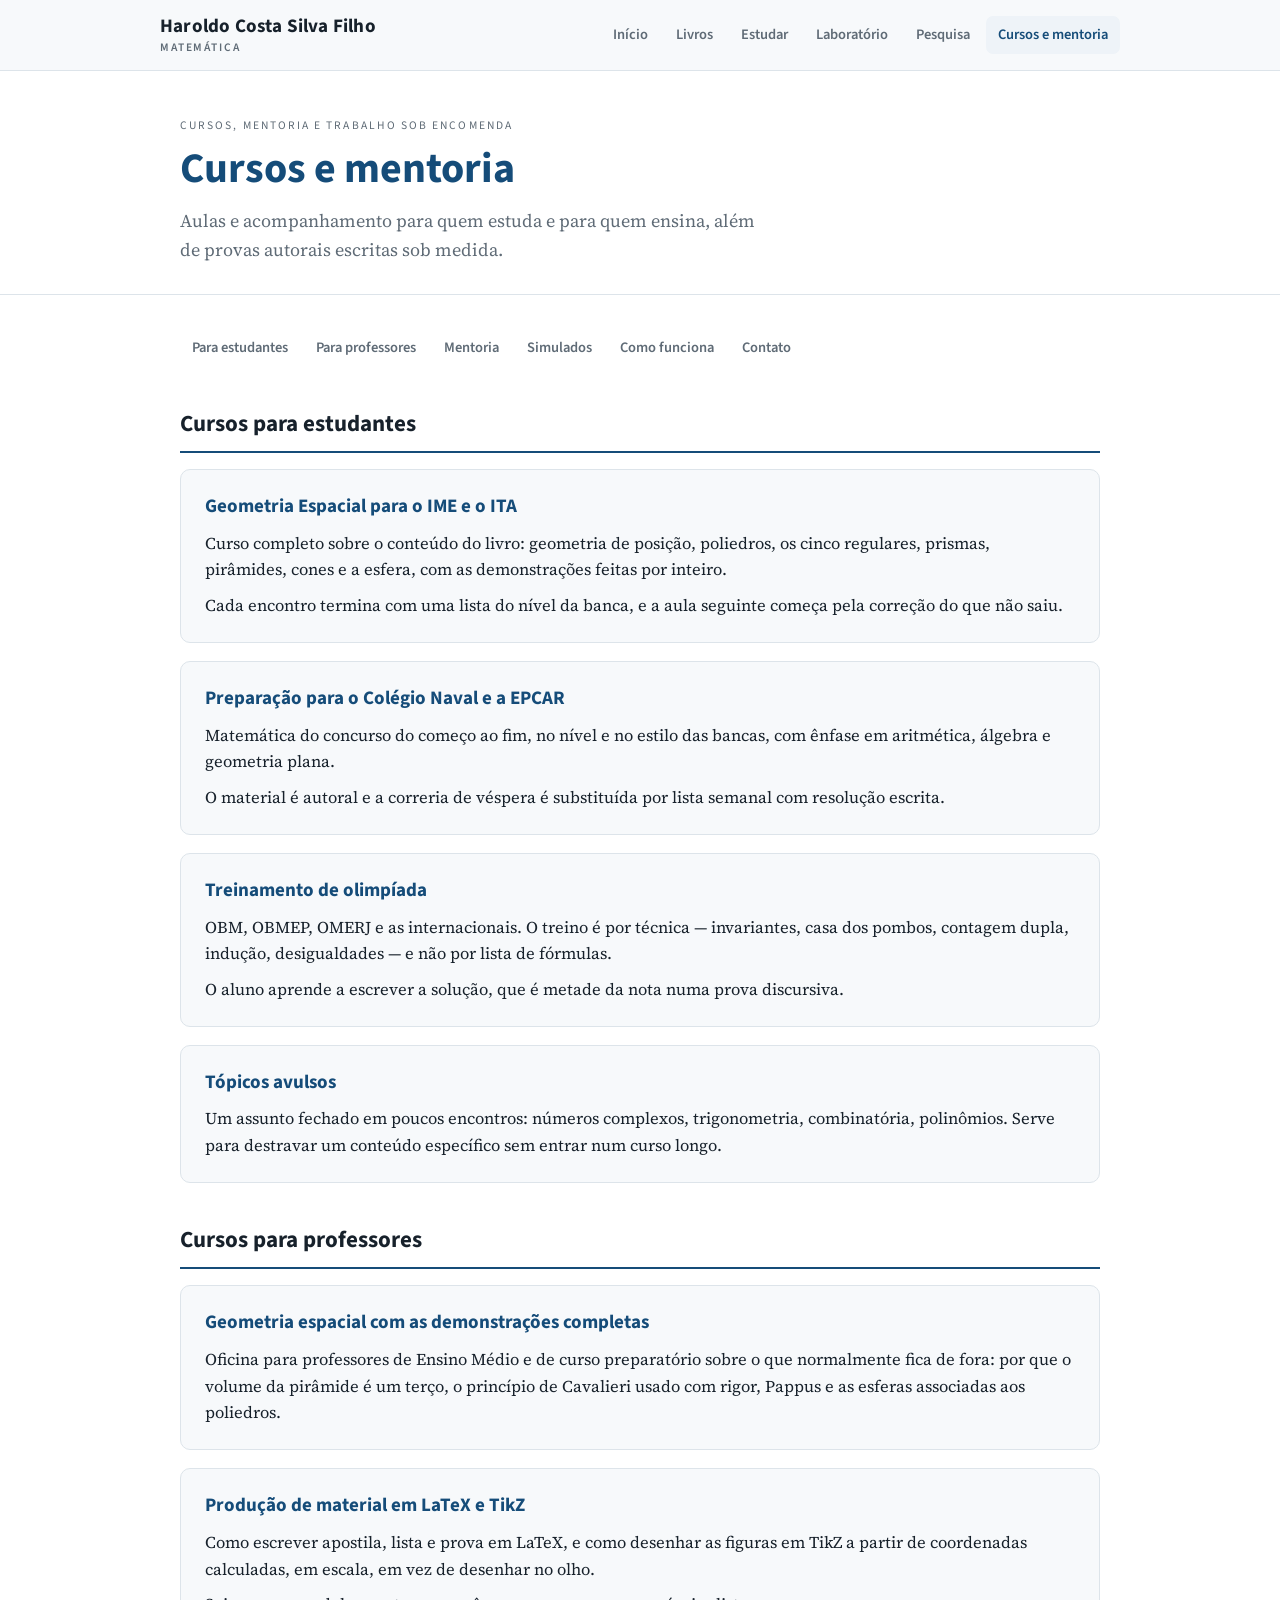
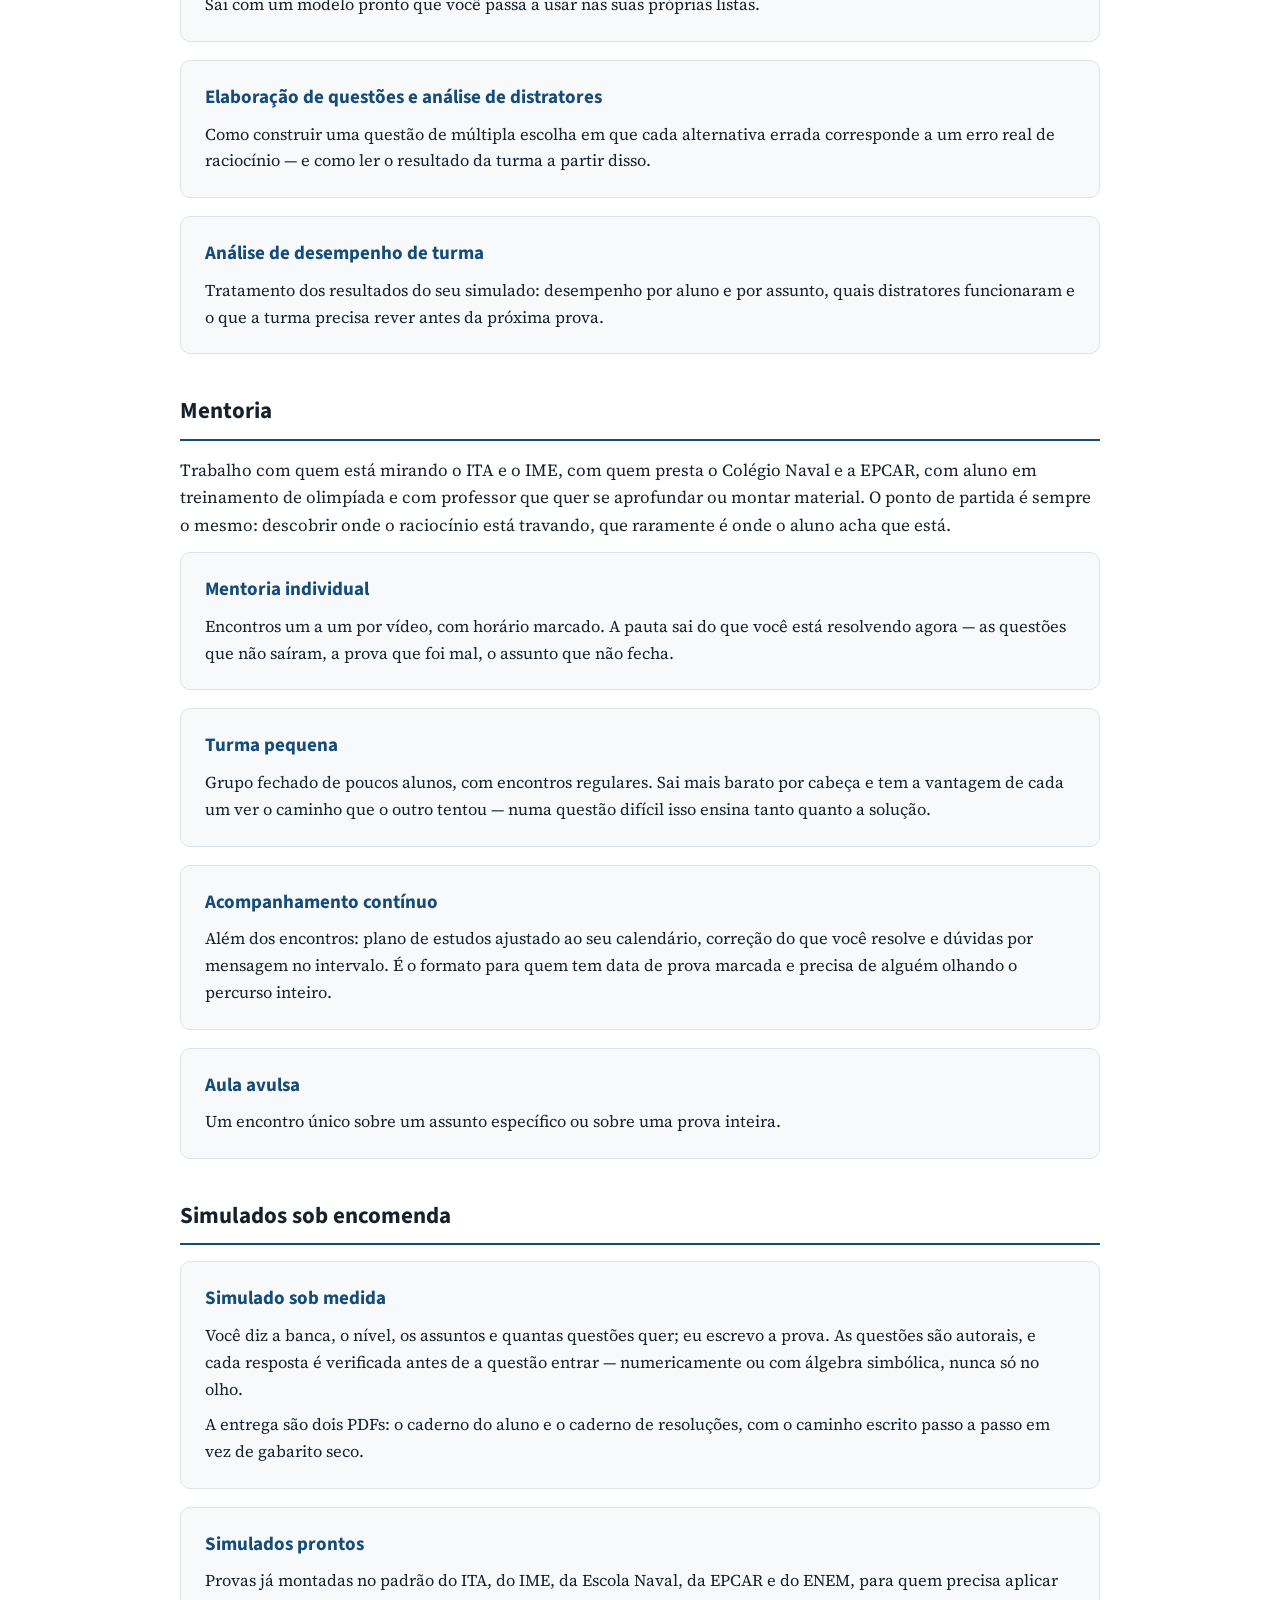
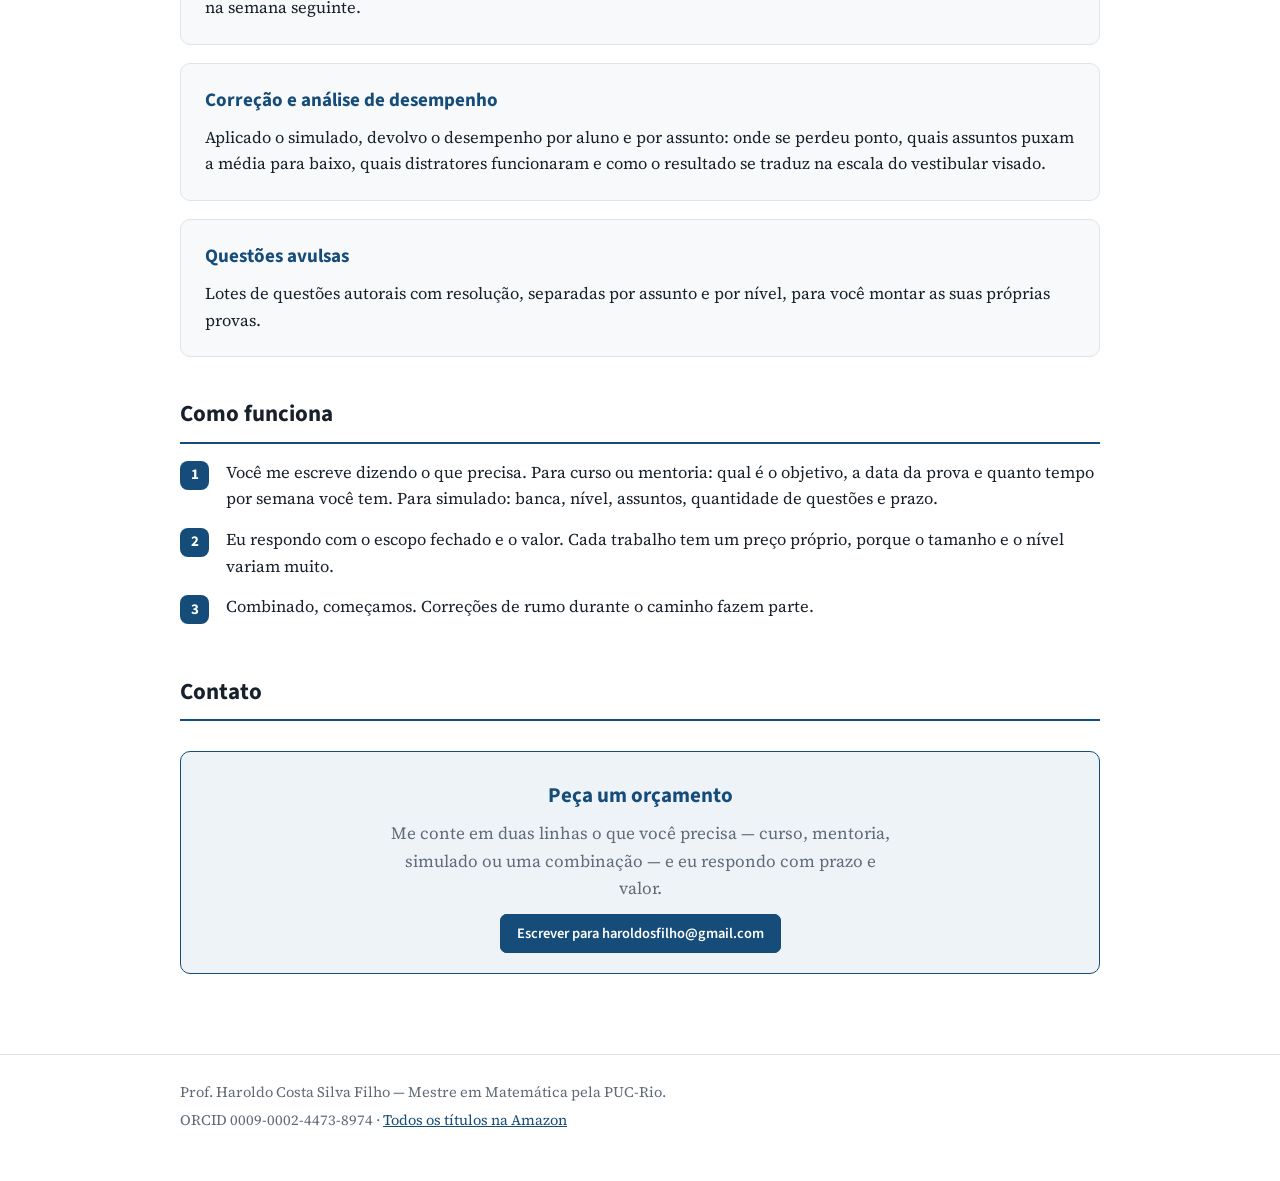
==== cursos.html @ 1f48f335 "Add files via upload" ====
<!DOCTYPE html>
<html lang="pt-BR">
<head>
<meta charset="utf-8">
<meta name="viewport" content="width=device-width, initial-scale=1">
<title>Cursos e mentoria — Prof. Haroldo Costa Silva Filho</title>
<meta name="description" content="Cursos de matemática para estudantes e para professores, mentoria individual e simulados autorais sob encomenda.">
<link rel="preconnect" href="https://fonts.googleapis.com">
<link rel="preconnect" href="https://fonts.gstatic.com" crossorigin>
<link href="https://fonts.googleapis.com/css2?family=Source+Sans+3:wght@400;600;700&family=Source+Serif+4:opsz,wght@8..60,400;8..60,600&display=swap" rel="stylesheet">
<link rel="stylesheet" href="assets/estilo.css">
</head>
<body>
<header class="top"><div class="wrap bar">
  <a class="nome" href="index.html">Haroldo Costa Silva Filho<span>Matemática</span></a>
  <nav>
    <a href="index.html">Início</a>
    <a href="livros.html">Livros</a>
    <a href="estudar.html">Estudar</a>
    <a href="laboratorio.html">Laboratório</a>
    <a href="pesquisa.html">Pesquisa</a>
    <a href="cursos.html" aria-current="page">Cursos e mentoria</a>
  </nav>
</div></header>
<div class="hero"><div class="wrap">
  <p class="eyebrow">Cursos, mentoria e trabalho sob encomenda</p>
  <h1>Cursos e mentoria</h1>
  <p class="lead">Aulas e acompanhamento para quem estuda e para quem ensina, além de provas autorais escritas sob medida.</p>
</div></div>
<main><div class="wrap">
<nav class="subnav"><a href="#estudantes">Para estudantes</a><a href="#professores">Para professores</a><a href="#mentoria">Mentoria</a><a href="#simulados">Simulados</a><a href="#como">Como funciona</a><a href="#contato">Contato</a></nav><h2 class="sec" id="estudantes">Cursos para estudantes</h2>
<div class="servico"><h3>Geometria Espacial para o IME e o ITA</h3><p>Curso completo sobre o conteúdo do livro: geometria de posição, poliedros, os cinco regulares, prismas, pirâmides, cones e a esfera, com as demonstrações feitas por inteiro.</p><p>Cada encontro termina com uma lista do nível da banca, e a aula seguinte começa pela correção do que não saiu.</p></div>
<div class="servico"><h3>Preparação para o Colégio Naval e a EPCAR</h3><p>Matemática do concurso do começo ao fim, no nível e no estilo das bancas, com ênfase em aritmética, álgebra e geometria plana.</p><p>O material é autoral e a correria de véspera é substituída por lista semanal com resolução escrita.</p></div>
<div class="servico"><h3>Treinamento de olimpíada</h3><p>OBM, OBMEP, OMERJ e as internacionais. O treino é por técnica — invariantes, casa dos pombos, contagem dupla, indução, desigualdades — e não por lista de fórmulas.</p><p>O aluno aprende a escrever a solução, que é metade da nota numa prova discursiva.</p></div>
<div class="servico"><h3>Tópicos avulsos</h3><p>Um assunto fechado em poucos encontros: números complexos, trigonometria, combinatória, polinômios. Serve para destravar um conteúdo específico sem entrar num curso longo.</p></div>
<h2 class="sec" id="professores">Cursos para professores</h2>
<div class="servico"><h3>Geometria espacial com as demonstrações completas</h3><p>Oficina para professores de Ensino Médio e de curso preparatório sobre o que normalmente fica de fora: por que o volume da pirâmide é um terço, o princípio de Cavalieri usado com rigor, Pappus e as esferas associadas aos poliedros.</p></div>
<div class="servico"><h3>Produção de material em LaTeX e TikZ</h3><p>Como escrever apostila, lista e prova em LaTeX, e como desenhar as figuras em TikZ a partir de coordenadas calculadas, em escala, em vez de desenhar no olho.</p><p>Sai com um modelo pronto que você passa a usar nas suas próprias listas.</p></div>
<div class="servico"><h3>Elaboração de questões e análise de distratores</h3><p>Como construir uma questão de múltipla escolha em que cada alternativa errada corresponde a um erro real de raciocínio — e como ler o resultado da turma a partir disso.</p></div>
<div class="servico"><h3>Análise de desempenho de turma</h3><p>Tratamento dos resultados do seu simulado: desempenho por aluno e por assunto, quais distratores funcionaram e o que a turma precisa rever antes da próxima prova.</p></div>
<h2 class="sec" id="mentoria">Mentoria</h2>
<p>Trabalho com quem está mirando o ITA e o IME, com quem presta o Colégio Naval e a EPCAR, com aluno em treinamento de olimpíada e com professor que quer se aprofundar ou montar material. O ponto de partida é sempre o mesmo: descobrir onde o raciocínio está travando, que raramente é onde o aluno acha que está.</p>
<div class="servico"><h3>Mentoria individual</h3><p>Encontros um a um por vídeo, com horário marcado. A pauta sai do que você está resolvendo agora — as questões que não saíram, a prova que foi mal, o assunto que não fecha.</p></div>
<div class="servico"><h3>Turma pequena</h3><p>Grupo fechado de poucos alunos, com encontros regulares. Sai mais barato por cabeça e tem a vantagem de cada um ver o caminho que o outro tentou — numa questão difícil isso ensina tanto quanto a solução.</p></div>
<div class="servico"><h3>Acompanhamento contínuo</h3><p>Além dos encontros: plano de estudos ajustado ao seu calendário, correção do que você resolve e dúvidas por mensagem no intervalo. É o formato para quem tem data de prova marcada e precisa de alguém olhando o percurso inteiro.</p></div>
<div class="servico"><h3>Aula avulsa</h3><p>Um encontro único sobre um assunto específico ou sobre uma prova inteira.</p></div>
<h2 class="sec" id="simulados">Simulados sob encomenda</h2>
<div class="servico"><h3>Simulado sob medida</h3><p>Você diz a banca, o nível, os assuntos e quantas questões quer; eu escrevo a prova. As questões são autorais, e cada resposta é verificada antes de a questão entrar — numericamente ou com álgebra simbólica, nunca só no olho.</p><p>A entrega são dois PDFs: o caderno do aluno e o caderno de resoluções, com o caminho escrito passo a passo em vez de gabarito seco.</p></div>
<div class="servico"><h3>Simulados prontos</h3><p>Provas já montadas no padrão do ITA, do IME, da Escola Naval, da EPCAR e do ENEM, para quem precisa aplicar na semana seguinte.</p></div>
<div class="servico"><h3>Correção e análise de desempenho</h3><p>Aplicado o simulado, devolvo o desempenho por aluno e por assunto: onde se perdeu ponto, quais assuntos puxam a média para baixo, quais distratores funcionaram e como o resultado se traduz na escala do vestibular visado.</p></div>
<div class="servico"><h3>Questões avulsas</h3><p>Lotes de questões autorais com resolução, separadas por assunto e por nível, para você montar as suas próprias provas.</p></div>
<h2 class="sec" id="como">Como funciona</h2>
<ol class="passos">
    <li>Você me escreve dizendo o que precisa. Para curso ou mentoria: qual é o objetivo, a data da
    prova e quanto tempo por semana você tem. Para simulado: banca, nível, assuntos, quantidade de
    questões e prazo.</li>
    <li>Eu respondo com o escopo fechado e o valor. Cada trabalho tem um preço próprio, porque o
    tamanho e o nível variam muito.</li>
    <li>Combinado, começamos. Correções de rumo durante o caminho fazem parte.</li>
  </ol>
<h2 class="sec" id="contato">Contato</h2>
<div class="chamada"><h3>Peça um orçamento</h3><p>Me conte em duas linhas o que você precisa — curso, mentoria, simulado ou uma combinação — e eu respondo com prazo e valor.</p><a class="btn cheio" href="mailto:haroldosfilho@gmail.com?subject=Or%C3%A7amento">Escrever para haroldosfilho@gmail.com</a></div>
</div></main><footer><div class="wrap">
<p>Prof. Haroldo Costa Silva Filho — Mestre em Matemática pela PUC-Rio.</p>
<p>ORCID 0009-0002-4473-8974 · <a href="https://www.amazon.com.br/stores/author/B0H99K15ZJ">Todos os títulos na Amazon</a></p>
</div></footer>
</body></html>
---- assets/estilo.css ----
:root{
  --bg:#ffffff; --sf:#f7f9fb; --tx:#17212b; --mu:#5f6b76; --ac:#154c79;
  --ac2:#4683b4; --ln:#dde4ea; --wash:#eef3f8;
  --ff-tit:"Source Sans 3",system-ui,-apple-system,sans-serif;
  --ff-tex:"Source Serif 4",Georgia,serif;
  color-scheme:light;
}
@media (prefers-color-scheme: dark){ :root:not([data-theme="light"]){
  --bg:#11161b; --sf:#171e25; --tx:#e6ecf2; --mu:#9bacba; --ac:#7fb3e0;
  --ac2:#7fb3e0; --ln:#2a343d; --wash:#16202a; color-scheme:dark;
}}
*{box-sizing:border-box}
html{scroll-behavior:smooth}
body{margin:0;background:var(--bg);color:var(--tx);font-family:var(--ff-tex);
  font-size:17px;line-height:1.62;-webkit-text-size-adjust:100%}
img{max-width:100%;display:block}
a{color:var(--ac)}
.wrap{max-width:960px;margin:0 auto;padding:0 20px}

/* topo */
header.top{border-bottom:1px solid var(--ln);background:var(--sf)}
.bar{display:flex;align-items:center;gap:18px;flex-wrap:wrap;padding:16px 0}
.nome{font-family:var(--ff-tit);font-weight:700;font-size:19px;letter-spacing:.01em;
  color:var(--tx);text-decoration:none;line-height:1.15}
.nome span{display:block;font-weight:600;font-size:11.5px;letter-spacing:.16em;
  text-transform:uppercase;color:var(--mu);margin-top:3px}
nav{margin-left:auto;display:flex;gap:4px;flex-wrap:wrap}
nav a{font-family:var(--ff-tit);font-size:14.5px;font-weight:600;text-decoration:none;
  color:var(--mu);padding:7px 12px;border-radius:7px}
nav a:hover{background:var(--wash);color:var(--ac)}
nav a[aria-current="page"]{color:var(--ac);background:var(--wash)}

/* cabecalho de pagina */
.hero{padding:46px 0 30px;border-bottom:1px solid var(--ln)}
h1{font-family:var(--ff-tit);font-weight:700;font-size:clamp(29px,6vw,42px);
  line-height:1.1;margin:0 0 14px;color:var(--ac);text-wrap:balance}
.lead{margin:0;font-size:18px;color:var(--mu);max-width:64ch}
.eyebrow{font-family:var(--ff-tit);font-size:11.5px;letter-spacing:.18em;
  text-transform:uppercase;color:var(--mu);margin:0 0 10px}
main{padding:34px 0 80px}
h2{font-family:var(--ff-tit);font-weight:700;font-size:23px;margin:0 0 4px;color:var(--tx)}
h2.sec{margin:38px 0 16px;padding-bottom:9px;border-bottom:2px solid var(--ac)}
h2.sec:first-child{margin-top:0}
p{margin:0 0 13px}

/* cartoes */
.cards{display:grid;gap:18px;grid-template-columns:repeat(auto-fit,minmax(200px,1fr))}
.card{border:1px solid var(--ln);border-radius:10px;background:var(--sf);padding:20px 22px}
.card h3{font-family:var(--ff-tit);font-size:18px;margin:0 0 6px}
.card h3 a{text-decoration:none}
.card p{margin:0;color:var(--mu);font-size:15.5px}

/* livros */
.livro{display:grid;grid-template-columns:168px 1fr;gap:26px;align-items:start;
  border:1px solid var(--ln);border-radius:10px;background:var(--sf);
  padding:22px 24px;margin:0 0 20px}
@media(max-width:620px){.livro{grid-template-columns:1fr;gap:18px}
  .capa,.capa-tip{max-width:200px}}
.capa{border:1px solid var(--ln);border-radius:4px;width:100%}
.capa-tip{border:1px solid var(--ln);border-radius:4px;aspect-ratio:1/1.414;
  background:var(--bg);display:flex;flex-direction:column;justify-content:center;
  padding:16px 14px;text-align:center;gap:7px}
.capa-tip b{font-family:var(--ff-tit);font-size:15px;line-height:1.22;color:var(--ac)}
.capa-tip i{font-style:normal;font-size:11.5px;color:var(--mu);line-height:1.3}
.livro h3{font-family:var(--ff-tit);font-weight:700;font-size:21px;margin:0 0 3px;line-height:1.2}
.livro .sub{font-family:var(--ff-tit);font-size:14.5px;color:var(--ac);margin:0 0 10px;font-weight:600}
.livro .desc{margin:0 0 12px;font-size:16.5px}
.ficha{display:flex;flex-wrap:wrap;gap:7px;margin:0 0 15px}
.ficha span{font-family:var(--ff-tit);font-size:12.5px;color:var(--mu);
  border:1px solid var(--ln);border-radius:999px;padding:3px 11px;background:var(--bg)}
.acoes{display:flex;flex-wrap:wrap;gap:9px}
.btn{font-family:var(--ff-tit);font-size:14.5px;font-weight:600;text-decoration:none;
  padding:8px 16px;border-radius:7px;border:1px solid var(--ac);color:var(--ac);background:var(--bg)}
.btn:hover{background:var(--wash)}
.btn.cheio{background:var(--ac);color:var(--bg);border-color:var(--ac)}
.btn.cheio:hover{opacity:.9}
.btn.leve{border-color:var(--ln);color:var(--mu)}
.btn.leve:hover{color:var(--ac);border-color:var(--ac)}

/* arquivos para baixar */
.itens{list-style:none;margin:0;padding:0}
.item{border:1px solid var(--ln);border-radius:10px;background:var(--sf);
  padding:17px 20px;margin:0 0 13px;display:flex;gap:18px;align-items:center;flex-wrap:wrap}
.item .txt{flex:1 1 300px;min-width:0}
.item h3{font-family:var(--ff-tit);font-size:17.5px;margin:0 0 3px}
.item p{margin:0;color:var(--mu);font-size:15px}
.item .meta{font-family:var(--ff-tit);font-size:12.5px;color:var(--mu);margin-top:5px}

.nota{border-left:3px solid var(--ac);background:var(--sf);padding:13px 17px;
  border-radius:0 8px 8px 0;color:var(--mu);font-size:15.5px;margin:22px 0}
.servico{border:1px solid var(--ln);border-radius:10px;background:var(--sf);
  padding:22px 24px;margin:0 0 18px}
.servico h3{font-family:var(--ff-tit);font-size:19px;margin:0 0 8px;color:var(--ac)}
.servico p{margin:0 0 9px;font-size:16.5px}
.servico p:last-child{margin-bottom:0}
.passos{counter-reset:p;list-style:none;margin:0;padding:0}
.passos li{counter-increment:p;position:relative;padding:0 0 14px 46px;font-size:16.5px}
.passos li::before{content:counter(p);position:absolute;left:0;top:1px;
  width:29px;height:29px;border-radius:8px;background:var(--ac);color:var(--bg);
  font-family:var(--ff-tit);font-weight:700;font-size:15px;
  display:grid;place-items:center}
.chamada{border:1px solid var(--ac);border-radius:10px;background:var(--wash);
  padding:26px 26px;margin:30px 0 0;text-align:center}
.chamada h3{font-family:var(--ff-tit);font-size:21px;margin:0 0 8px;color:var(--ac)}
.chamada p{margin:0 0 16px;color:var(--mu);max-width:56ch;margin-inline:auto}
.lab{border:1px solid var(--ln);border-radius:10px;background:var(--sf);
  padding:22px 24px;margin:0 0 22px}
.lab h3{font-family:var(--ff-tit);font-size:19px;margin:0 0 8px;color:var(--ac)}
.lab > p{margin:0 0 14px;font-size:16.5px}
.palco{background:var(--bg);border:1px solid var(--ln);border-radius:8px;padding:10px}
.palco canvas{display:block;width:100%}
.ctrl{display:flex;align-items:center;gap:16px;flex-wrap:wrap;margin-top:13px;
  font-family:var(--ff-tit);font-size:14px;color:var(--mu)}
.ctrl label{display:flex;align-items:center;gap:7px}
.ctrl input[type=range]{width:120px;accent-color:var(--ac)}
.ctrl input[type=checkbox]{accent-color:var(--ac)}
.ctrl .btn{padding:6px 14px}
.leitura{margin-left:auto;color:var(--tx);font-size:13.5px}
.mono{font-family:ui-monospace,"SF Mono",Menlo,monospace;font-variant-numeric:tabular-nums}
.ggb-alvo{min-height:60px}
footer{border-top:1px solid var(--ln);padding:26px 0 44px;color:var(--mu);font-size:14.5px}
footer p{margin:0 0 5px}
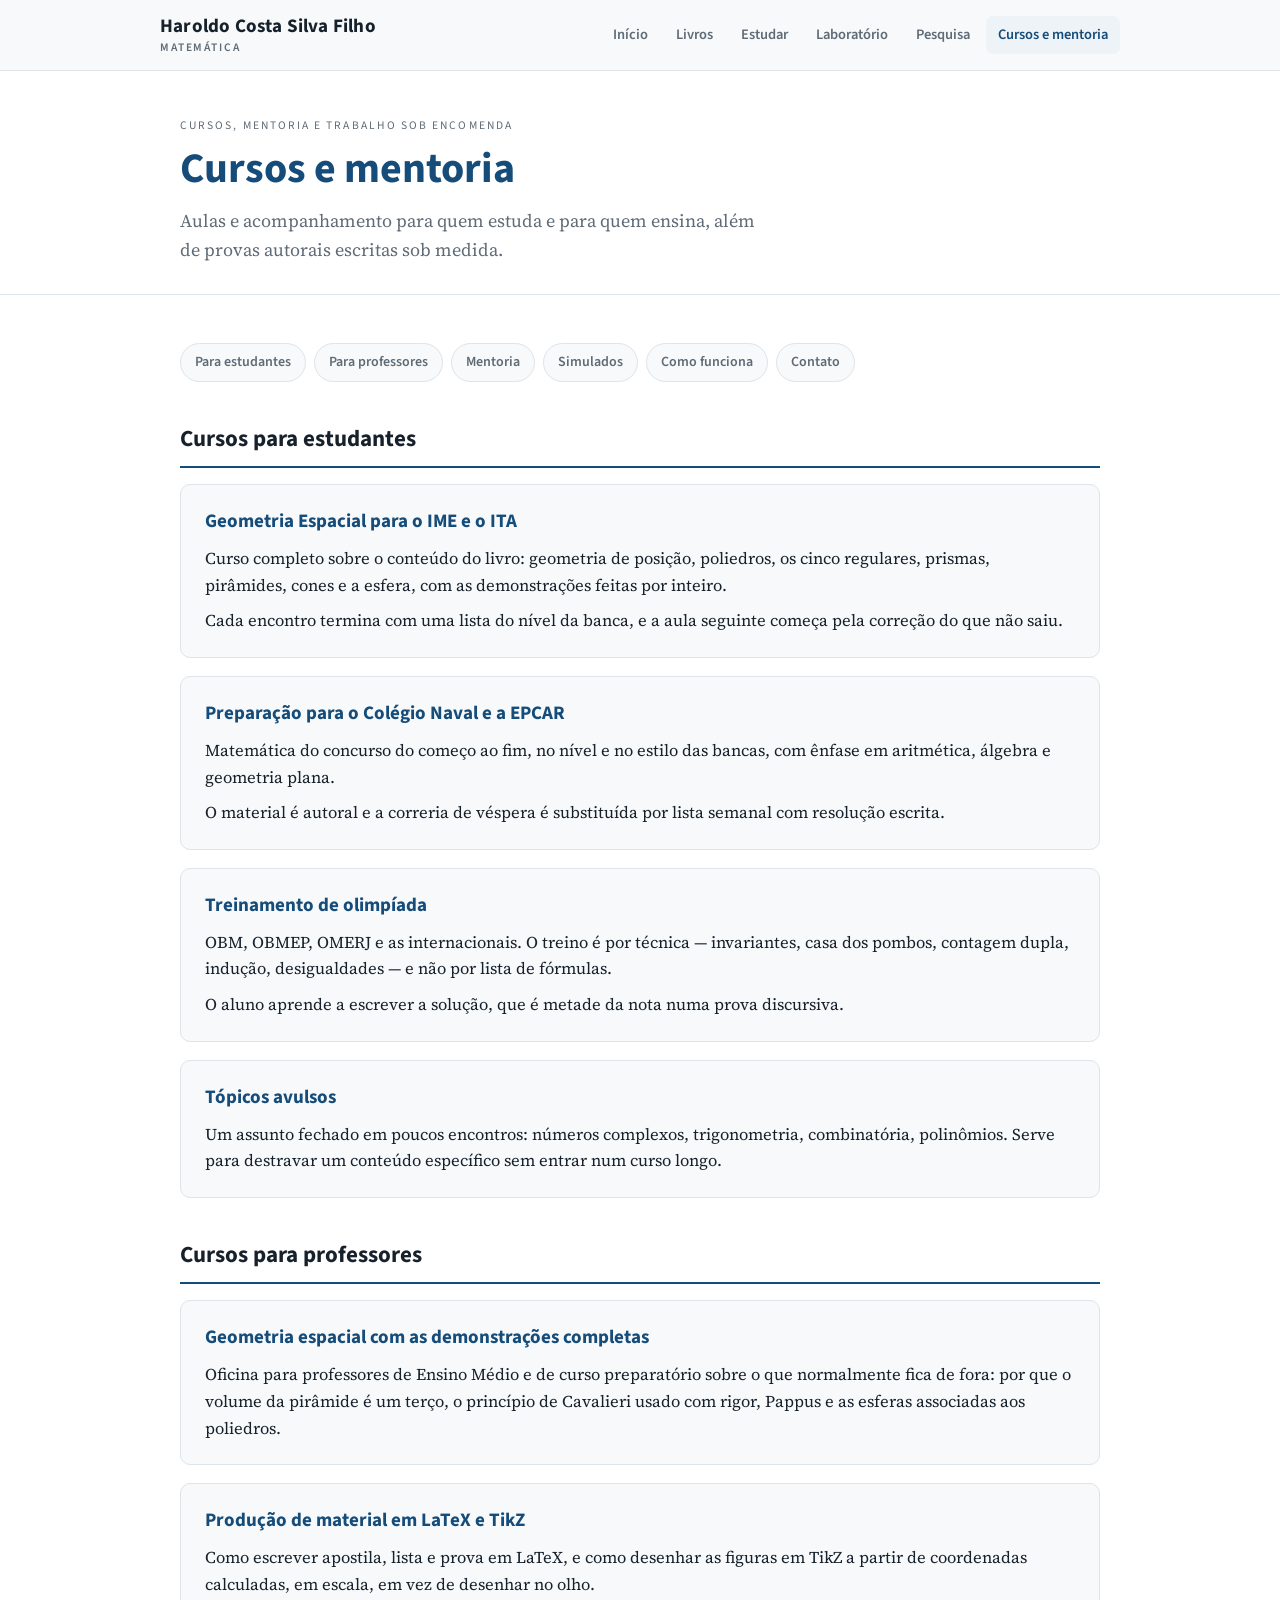
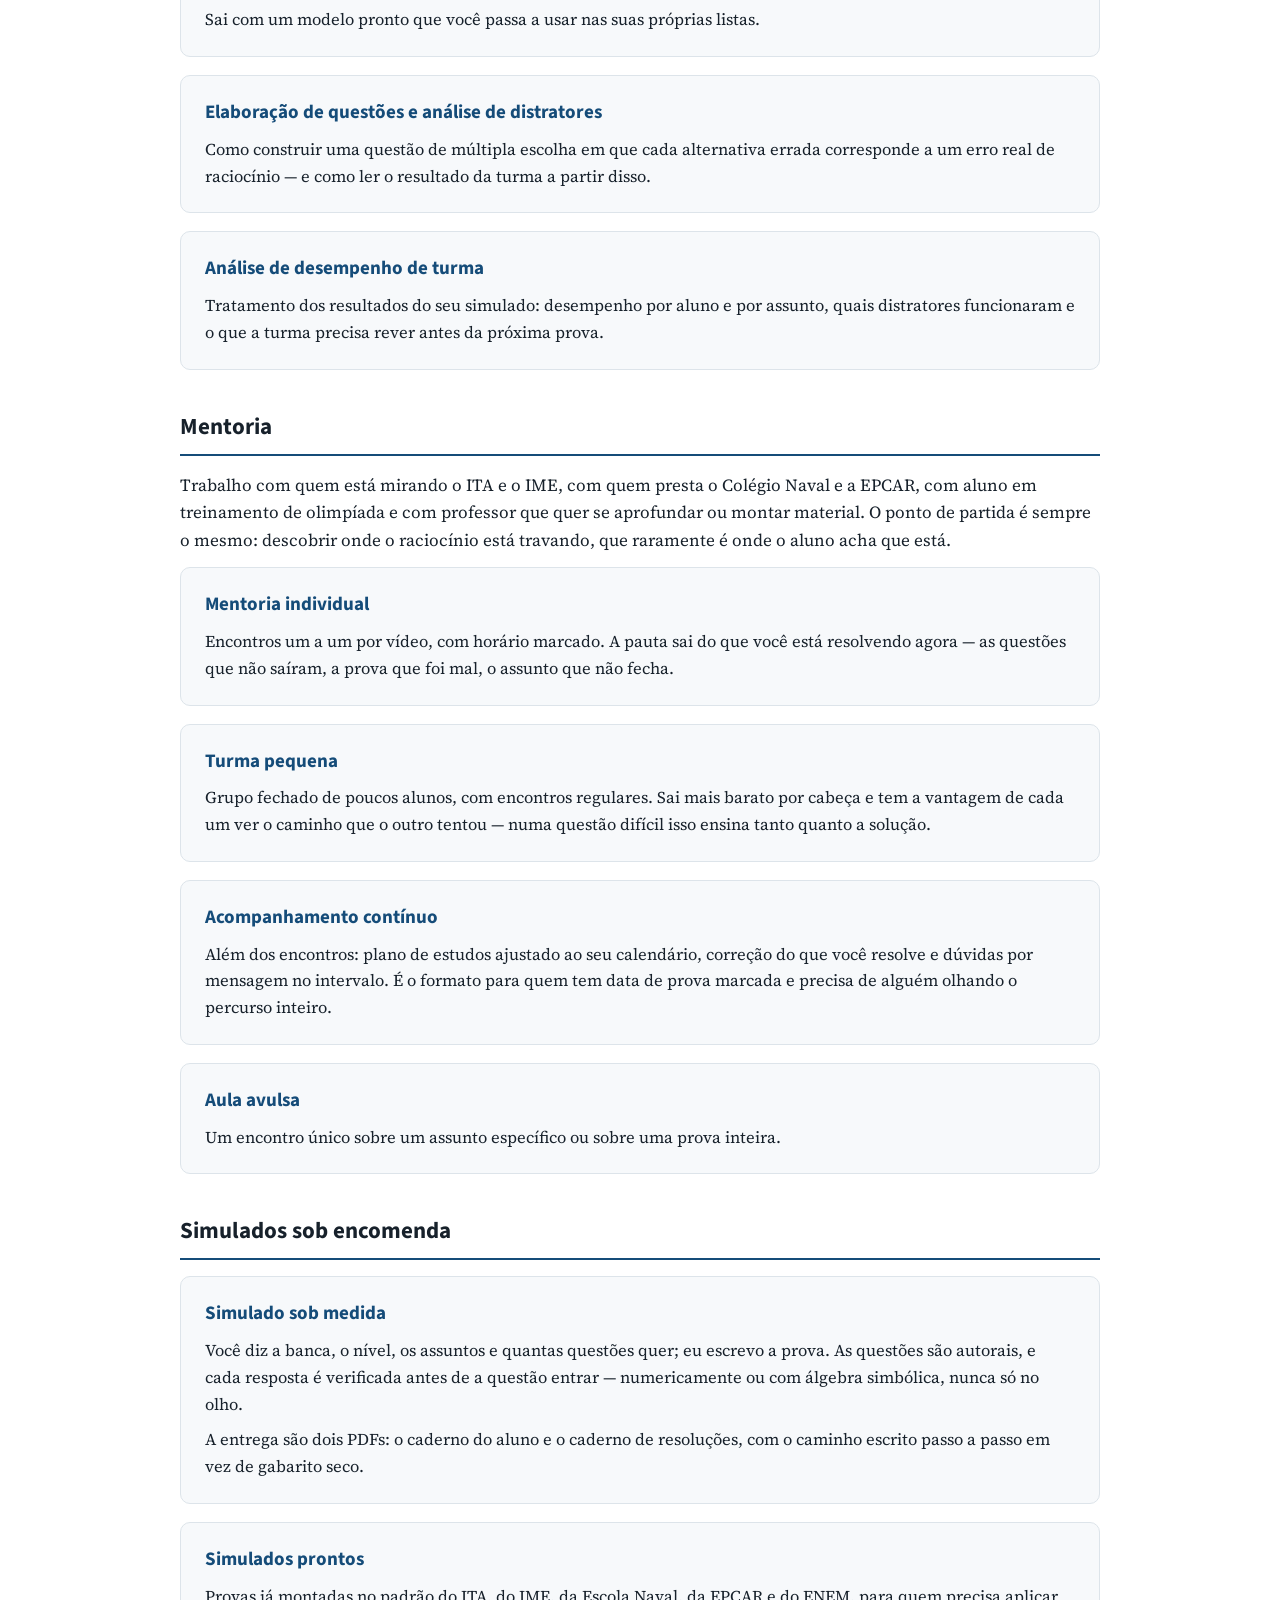
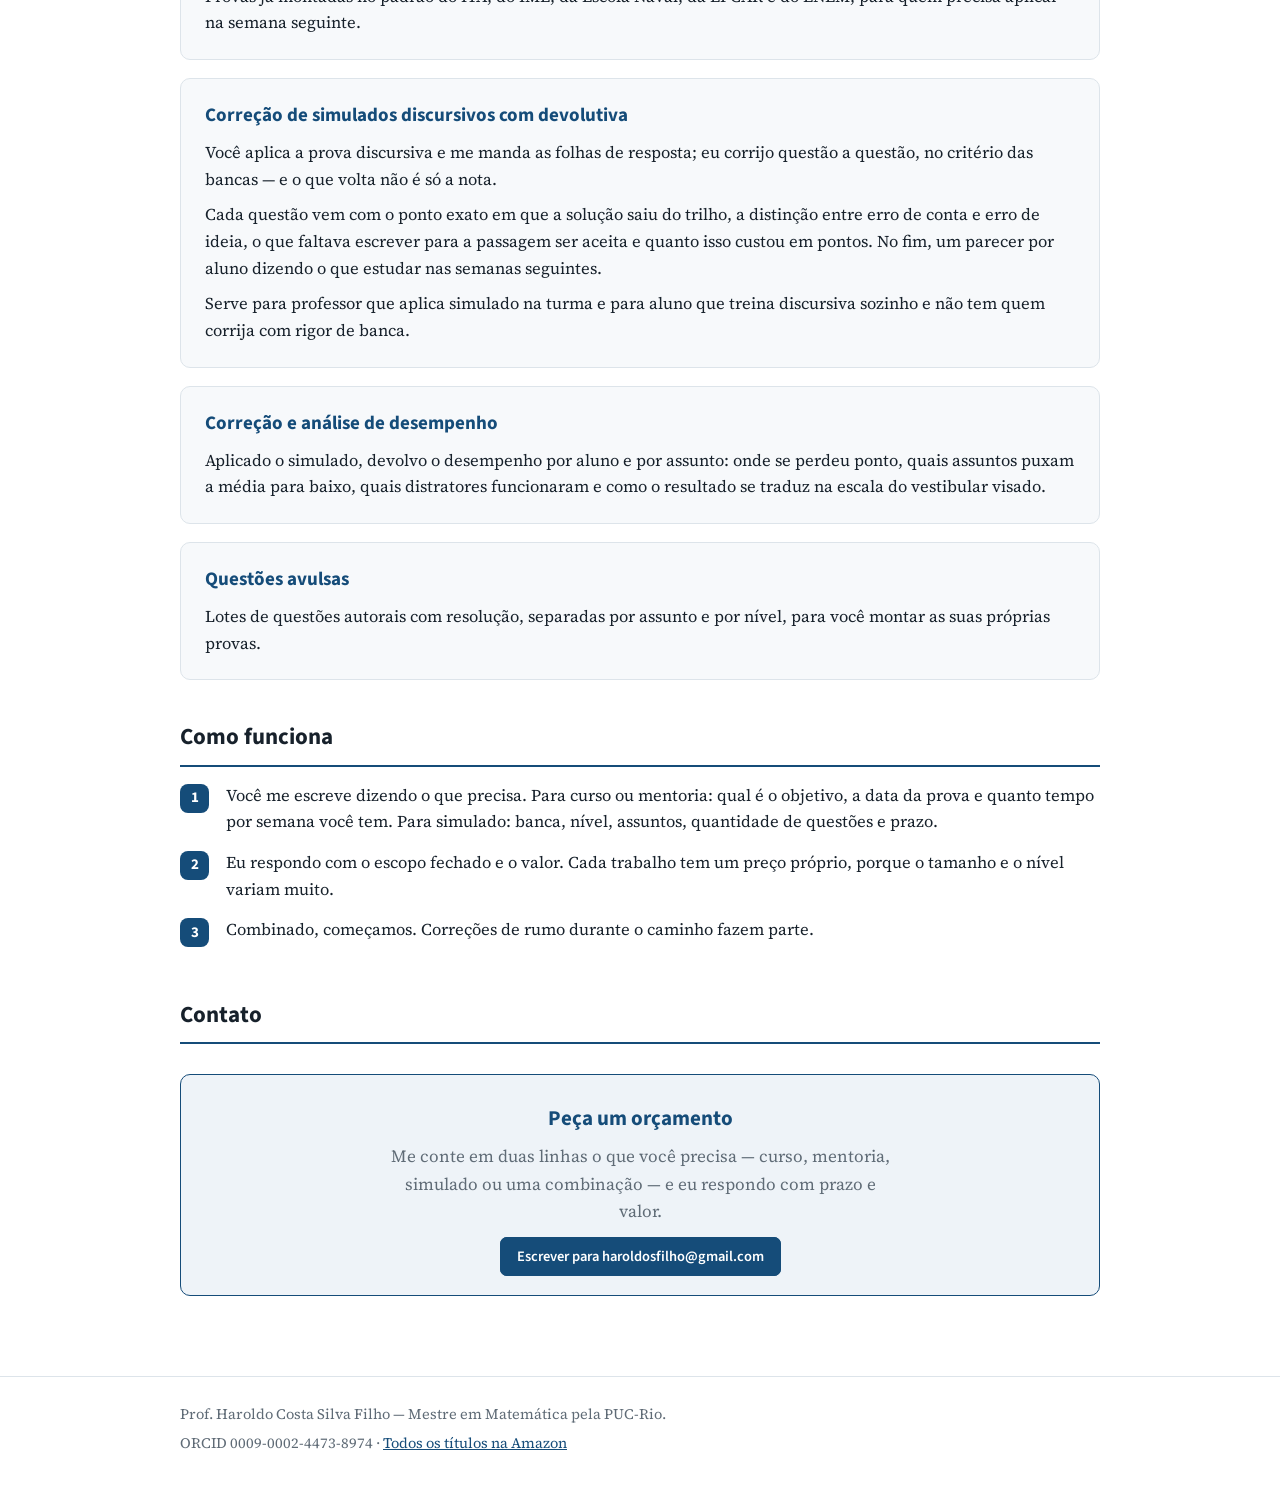
==== commit 41e24dd6: "Add files via upload" ====
--- a/cursos.html
+++ b/cursos.html
@@ -10,7 +10,7 @@
 <link href="https://fonts.googleapis.com/css2?family=Source+Sans+3:wght@400;600;700&family=Source+Serif+4:opsz,wght@8..60,400;8..60,600&display=swap" rel="stylesheet">
 <link rel="stylesheet" href="assets/estilo.css">
 </head>
-<body>
+<body class="p-cursos">
 <header class="top"><div class="wrap bar">
   <a class="nome" href="index.html">Haroldo Costa Silva Filho<span>Matemática</span></a>
   <nav>
@@ -47,6 +47,7 @@
 <h2 class="sec" id="simulados">Simulados sob encomenda</h2>
 <div class="servico"><h3>Simulado sob medida</h3><p>Você diz a banca, o nível, os assuntos e quantas questões quer; eu escrevo a prova. As questões são autorais, e cada resposta é verificada antes de a questão entrar — numericamente ou com álgebra simbólica, nunca só no olho.</p><p>A entrega são dois PDFs: o caderno do aluno e o caderno de resoluções, com o caminho escrito passo a passo em vez de gabarito seco.</p></div>
 <div class="servico"><h3>Simulados prontos</h3><p>Provas já montadas no padrão do ITA, do IME, da Escola Naval, da EPCAR e do ENEM, para quem precisa aplicar na semana seguinte.</p></div>
+<div class="servico"><h3>Correção de simulados discursivos com devolutiva</h3><p>Você aplica a prova discursiva e me manda as folhas de resposta; eu corrijo questão a questão, no critério das bancas — e o que volta não é só a nota.</p><p>Cada questão vem com o ponto exato em que a solução saiu do trilho, a distinção entre erro de conta e erro de ideia, o que faltava escrever para a passagem ser aceita e quanto isso custou em pontos. No fim, um parecer por aluno dizendo o que estudar nas semanas seguintes.</p><p>Serve para professor que aplica simulado na turma e para aluno que treina discursiva sozinho e não tem quem corrija com rigor de banca.</p></div>
 <div class="servico"><h3>Correção e análise de desempenho</h3><p>Aplicado o simulado, devolvo o desempenho por aluno e por assunto: onde se perdeu ponto, quais assuntos puxam a média para baixo, quais distratores funcionaram e como o resultado se traduz na escala do vestibular visado.</p></div>
 <div class="servico"><h3>Questões avulsas</h3><p>Lotes de questões autorais com resolução, separadas por assunto e por nível, para você montar as suas próprias provas.</p></div>
 <h2 class="sec" id="como">Como funciona</h2>
--- a/assets/estilo.css
+++ b/assets/estilo.css
@@ -121,3 +121,63 @@
 .ggb-alvo{min-height:60px}
 footer{border-top:1px solid var(--ln);padding:26px 0 44px;color:var(--mu);font-size:14.5px}
 footer p{margin:0 0 5px}
+
+/* --- subnavegacao interna --- */
+.subnav{display:flex;flex-wrap:wrap;gap:8px;margin:0 0 30px;padding:14px 0 0}
+.subnav a{font-family:var(--ff-tit);font-size:14px;font-weight:600;text-decoration:none;
+  color:var(--mu);border:1px solid var(--ln);background:var(--sf);
+  padding:7px 14px;border-radius:999px}
+.subnav a:hover{color:var(--ac);border-color:var(--ac);background:var(--wash)}
+
+/* --- grupos por assunto --- */
+h3.grupo{font-family:var(--ff-tit);font-size:16px;font-weight:700;color:var(--mu);
+  letter-spacing:.04em;text-transform:uppercase;margin:26px 0 12px}
+.vazio{border:1px dashed var(--ln);border-radius:10px;padding:16px 20px;margin:0 0 13px;
+  color:var(--mu);font-size:15.5px;background:transparent}
+.vazio b{font-family:var(--ff-tit);color:var(--tx);font-weight:600}
+.tag{font-family:var(--ff-tit);font-size:11.5px;font-weight:600;letter-spacing:.08em;
+  text-transform:uppercase;color:var(--mu);border:1px solid var(--ln);
+  border-radius:999px;padding:2px 9px;margin-left:8px;vertical-align:2px;white-space:nowrap}
+
+/* --- dicas de estudo --- */
+.dica{border-left:3px solid var(--ac2);padding:2px 0 2px 18px;margin:0 0 22px}
+.dica h3{font-family:var(--ff-tit);font-size:18px;margin:0 0 6px;color:var(--tx)}
+.dica p{margin:0 0 9px;font-size:16.5px}
+.dica p:last-child{margin-bottom:0}
+
+/* --- exercicios interativos --- */
+.quiz{margin:0}
+.barra{display:flex;align-items:center;gap:14px;flex-wrap:wrap;
+  border:1px solid var(--ln);border-radius:10px;background:var(--sf);
+  padding:13px 18px;margin:0 0 22px;font-family:var(--ff-tit);font-size:14.5px;color:var(--mu)}
+.barra b{color:var(--ac);font-size:16px}
+.barra .btn{padding:6px 14px;margin-left:auto}
+.q{border:1px solid var(--ln);border-radius:10px;background:var(--sf);
+  padding:22px 24px;margin:0 0 20px}
+.q .num{font-family:var(--ff-tit);font-size:12.5px;font-weight:700;letter-spacing:.1em;
+  text-transform:uppercase;color:var(--mu);margin:0 0 8px}
+.q .enun{font-size:16.5px;margin:0 0 14px}
+.q .enun .mt{font-family:var(--ff-tex);font-style:italic}
+.alts{list-style:none;margin:0 0 14px;padding:0;display:grid;gap:8px}
+.alts li{margin:0}
+.alt{width:100%;text-align:left;display:flex;gap:11px;align-items:baseline;
+  font-family:var(--ff-tex);font-size:16.5px;color:var(--tx);cursor:pointer;
+  border:1px solid var(--ln);border-radius:8px;background:var(--bg);padding:10px 14px}
+.alt:hover{border-color:var(--ac2)}
+.alt .letra{font-family:var(--ff-tit);font-weight:700;font-size:14px;color:var(--mu);
+  min-width:18px}
+.alt[data-estado="certa"]{border-color:#2e7d4f;background:rgba(46,125,79,.09)}
+.alt[data-estado="certa"] .letra{color:#2e7d4f}
+.alt[data-estado="errada"]{border-color:#a33a3a;background:rgba(163,58,58,.09)}
+.alt[data-estado="errada"] .letra{color:#a33a3a}
+.alt[disabled]{cursor:default}
+.fb{font-family:var(--ff-tit);font-size:14.5px;font-weight:600;margin:0 0 12px}
+.fb.ok{color:#2e7d4f}
+.fb.no{color:#a33a3a}
+.sol{border-top:1px solid var(--ln);margin-top:14px;padding-top:14px}
+.sol h4{font-family:var(--ff-tit);font-size:14px;letter-spacing:.08em;text-transform:uppercase;
+  color:var(--mu);margin:0 0 8px}
+.sol p{margin:0 0 10px;font-size:16.5px}
+.sol p:last-child{margin-bottom:0}
+.sol .resp{font-family:var(--ff-tit);font-weight:700;color:var(--ac)}
+.oculto{display:none}
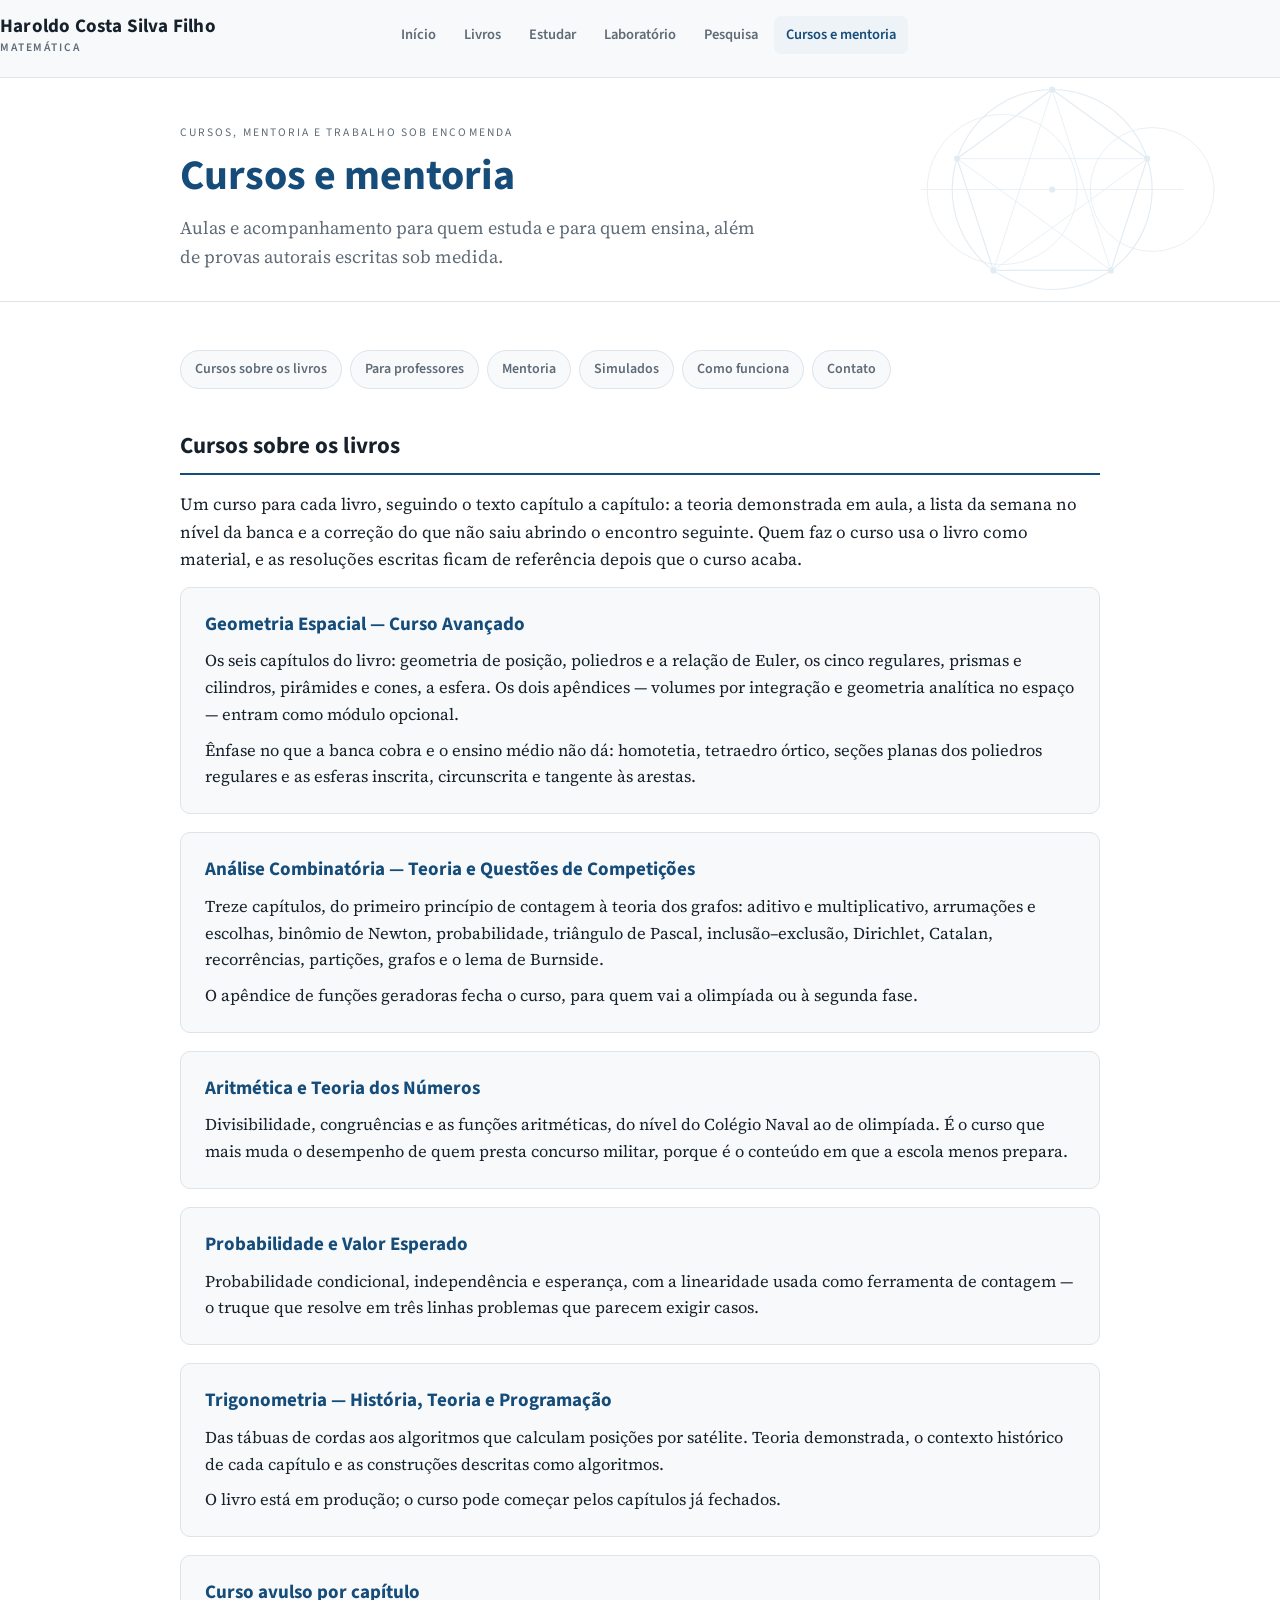
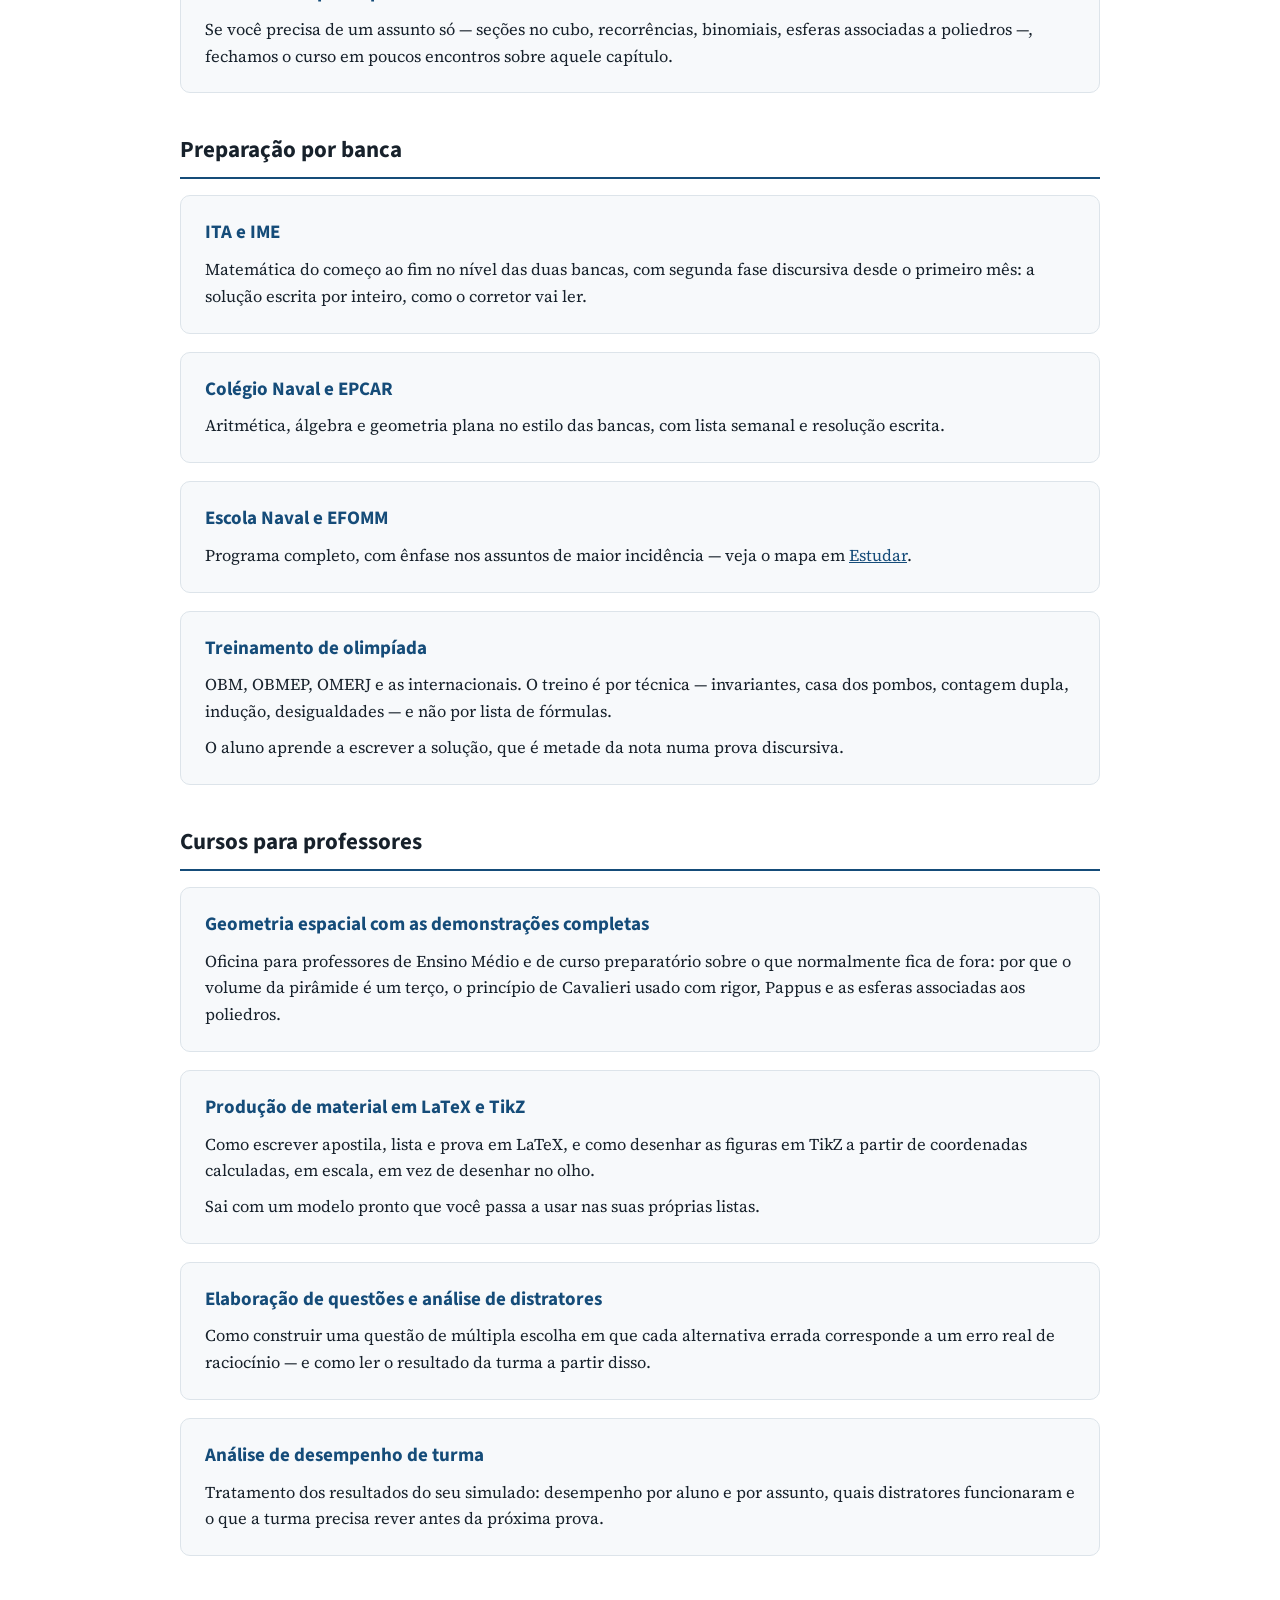
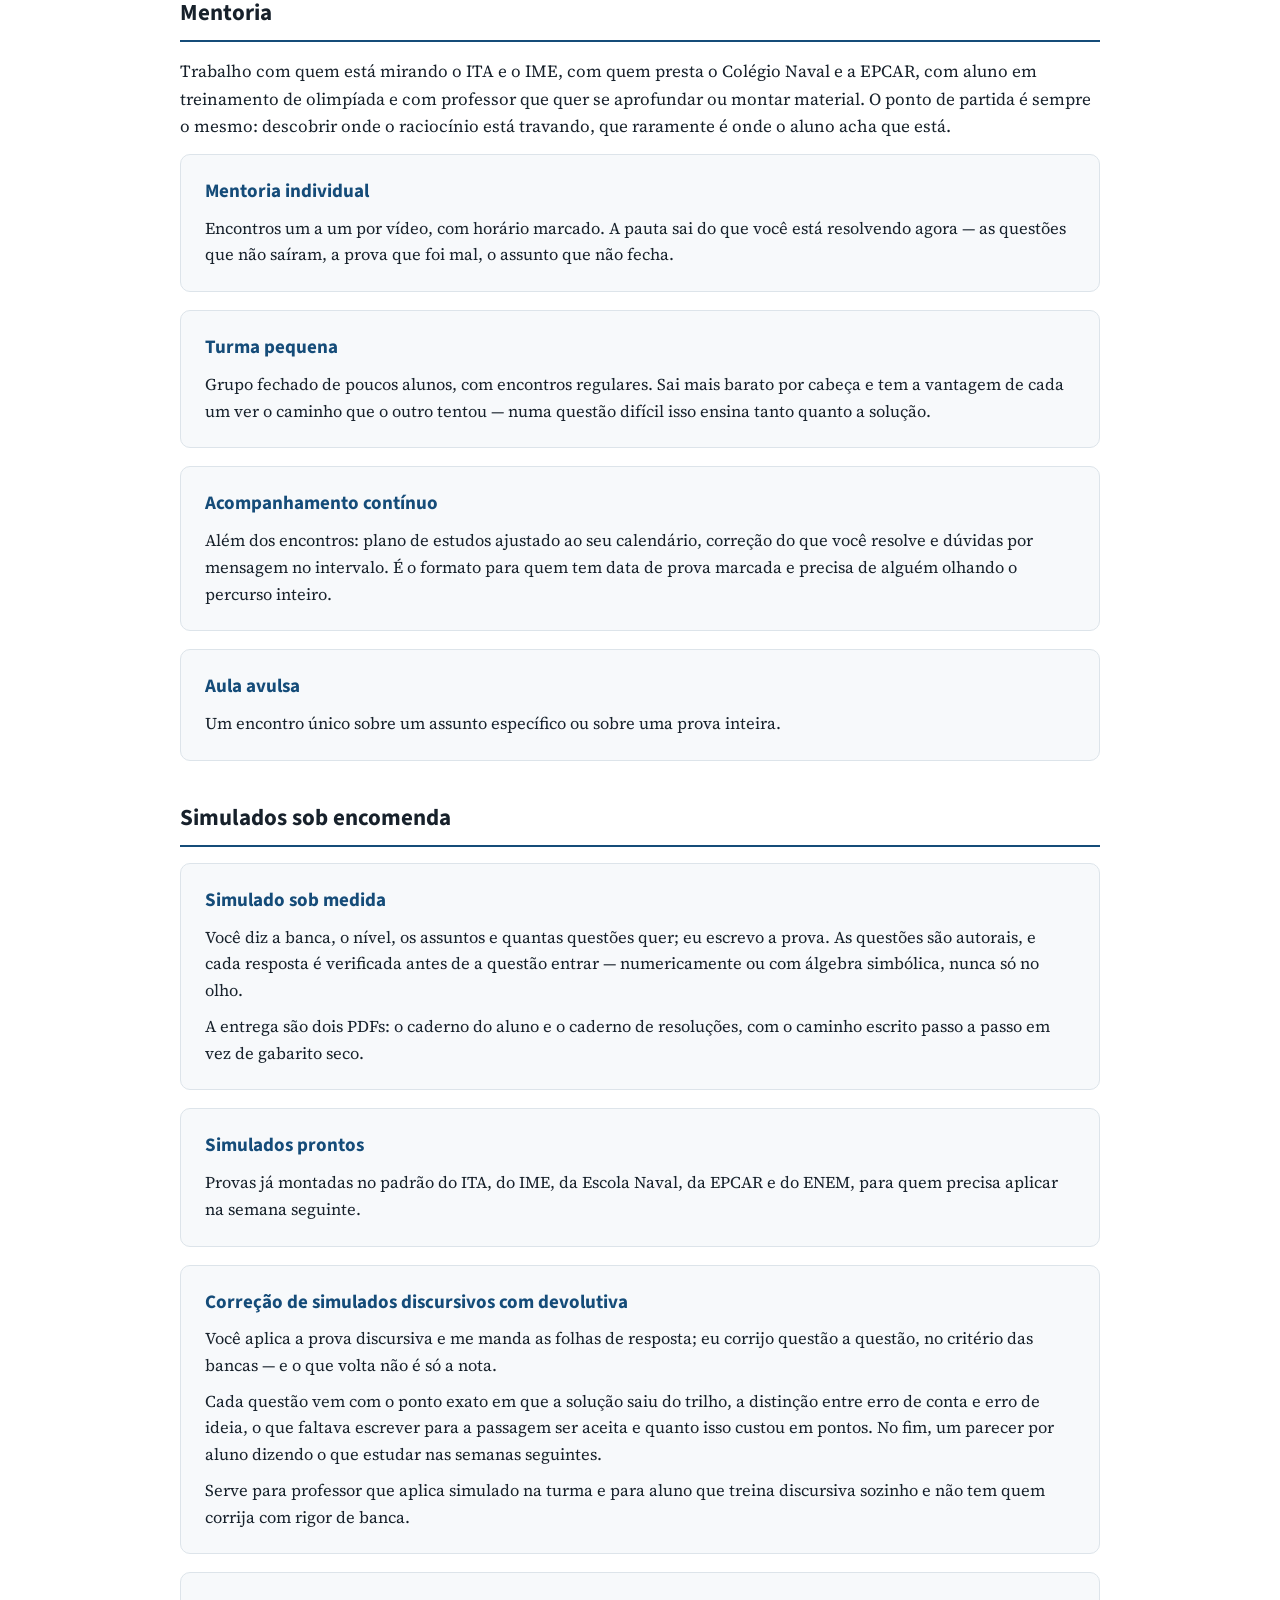
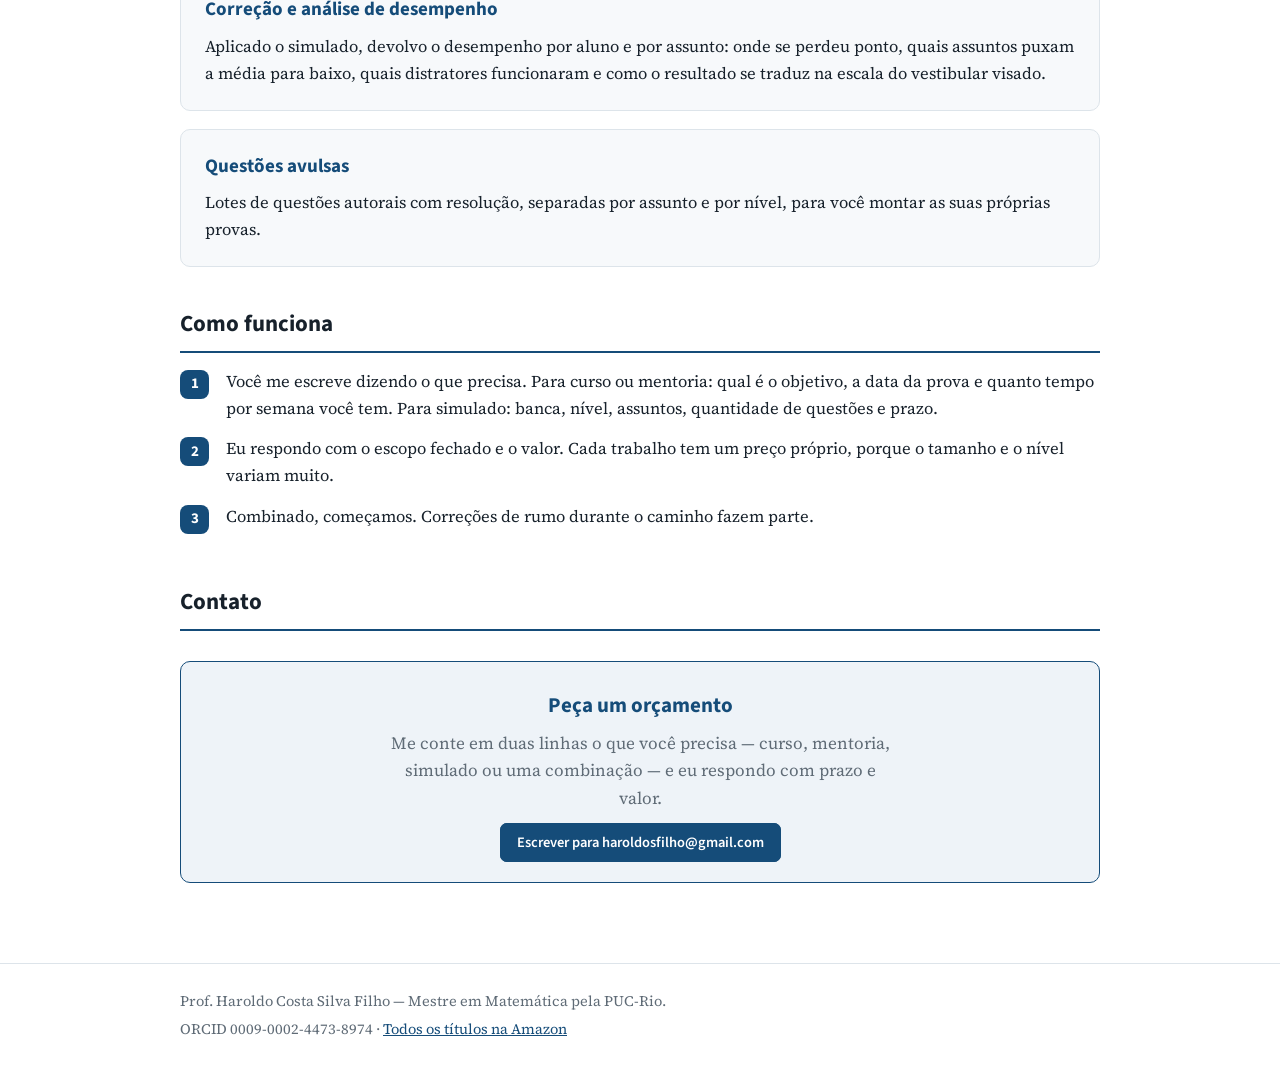
==== commit c98a5de9: "Add files via upload" ====
--- a/cursos.html
+++ b/cursos.html
@@ -28,11 +28,19 @@
   <p class="lead">Aulas e acompanhamento para quem estuda e para quem ensina, além de provas autorais escritas sob medida.</p>
 </div></div>
 <main><div class="wrap">
-<nav class="subnav"><a href="#estudantes">Para estudantes</a><a href="#professores">Para professores</a><a href="#mentoria">Mentoria</a><a href="#simulados">Simulados</a><a href="#como">Como funciona</a><a href="#contato">Contato</a></nav><h2 class="sec" id="estudantes">Cursos para estudantes</h2>
-<div class="servico"><h3>Geometria Espacial para o IME e o ITA</h3><p>Curso completo sobre o conteúdo do livro: geometria de posição, poliedros, os cinco regulares, prismas, pirâmides, cones e a esfera, com as demonstrações feitas por inteiro.</p><p>Cada encontro termina com uma lista do nível da banca, e a aula seguinte começa pela correção do que não saiu.</p></div>
-<div class="servico"><h3>Preparação para o Colégio Naval e a EPCAR</h3><p>Matemática do concurso do começo ao fim, no nível e no estilo das bancas, com ênfase em aritmética, álgebra e geometria plana.</p><p>O material é autoral e a correria de véspera é substituída por lista semanal com resolução escrita.</p></div>
+<nav class="subnav"><a href="#estudantes">Cursos sobre os livros</a><a href="#professores">Para professores</a><a href="#mentoria">Mentoria</a><a href="#simulados">Simulados</a><a href="#como">Como funciona</a><a href="#contato">Contato</a></nav><h2 class="sec" id="estudantes">Cursos sobre os livros</h2>
+<p>Um curso para cada livro, seguindo o texto capítulo a capítulo: a teoria demonstrada em aula, a lista da semana no nível da banca e a correção do que não saiu abrindo o encontro seguinte. Quem faz o curso usa o livro como material, e as resoluções escritas ficam de referência depois que o curso acaba.</p>
+<div class="servico"><h3>Geometria Espacial — Curso Avançado</h3><p>Os seis capítulos do livro: geometria de posição, poliedros e a relação de Euler, os cinco regulares, prismas e cilindros, pirâmides e cones, a esfera. Os dois apêndices — volumes por integração e geometria analítica no espaço — entram como módulo opcional.</p><p>Ênfase no que a banca cobra e o ensino médio não dá: homotetia, tetraedro órtico, seções planas dos poliedros regulares e as esferas inscrita, circunscrita e tangente às arestas.</p></div>
+<div class="servico"><h3>Análise Combinatória — Teoria e Questões de Competições</h3><p>Treze capítulos, do primeiro princípio de contagem à teoria dos grafos: aditivo e multiplicativo, arrumações e escolhas, binômio de Newton, probabilidade, triângulo de Pascal, inclusão–exclusão, Dirichlet, Catalan, recorrências, partições, grafos e o lema de Burnside.</p><p>O apêndice de funções geradoras fecha o curso, para quem vai a olimpíada ou à segunda fase.</p></div>
+<div class="servico"><h3>Aritmética e Teoria dos Números</h3><p>Divisibilidade, congruências e as funções aritméticas, do nível do Colégio Naval ao de olimpíada. É o curso que mais muda o desempenho de quem presta concurso militar, porque é o conteúdo em que a escola menos prepara.</p></div>
+<div class="servico"><h3>Probabilidade e Valor Esperado</h3><p>Probabilidade condicional, independência e esperança, com a linearidade usada como ferramenta de contagem — o truque que resolve em três linhas problemas que parecem exigir casos.</p></div>
+<div class="servico"><h3>Trigonometria — História, Teoria e Programação</h3><p>Das tábuas de cordas aos algoritmos que calculam posições por satélite. Teoria demonstrada, o contexto histórico de cada capítulo e as construções descritas como algoritmos.</p><p>O livro está em produção; o curso pode começar pelos capítulos já fechados.</p></div>
+<div class="servico"><h3>Curso avulso por capítulo</h3><p>Se você precisa de um assunto só — seções no cubo, recorrências, binomiais, esferas associadas a poliedros —, fechamos o curso em poucos encontros sobre aquele capítulo.</p></div>
+<h2 class="sec">Preparação por banca</h2>
+<div class="servico"><h3>ITA e IME</h3><p>Matemática do começo ao fim no nível das duas bancas, com segunda fase discursiva desde o primeiro mês: a solução escrita por inteiro, como o corretor vai ler.</p></div>
+<div class="servico"><h3>Colégio Naval e EPCAR</h3><p>Aritmética, álgebra e geometria plana no estilo das bancas, com lista semanal e resolução escrita.</p></div>
+<div class="servico"><h3>Escola Naval e EFOMM</h3><p>Programa completo, com ênfase nos assuntos de maior incidência — veja o mapa em <a href="estudar.html#incidencia">Estudar</a>.</p></div>
 <div class="servico"><h3>Treinamento de olimpíada</h3><p>OBM, OBMEP, OMERJ e as internacionais. O treino é por técnica — invariantes, casa dos pombos, contagem dupla, indução, desigualdades — e não por lista de fórmulas.</p><p>O aluno aprende a escrever a solução, que é metade da nota numa prova discursiva.</p></div>
-<div class="servico"><h3>Tópicos avulsos</h3><p>Um assunto fechado em poucos encontros: números complexos, trigonometria, combinatória, polinômios. Serve para destravar um conteúdo específico sem entrar num curso longo.</p></div>
 <h2 class="sec" id="professores">Cursos para professores</h2>
 <div class="servico"><h3>Geometria espacial com as demonstrações completas</h3><p>Oficina para professores de Ensino Médio e de curso preparatório sobre o que normalmente fica de fora: por que o volume da pirâmide é um terço, o princípio de Cavalieri usado com rigor, Pappus e as esferas associadas aos poliedros.</p></div>
 <div class="servico"><h3>Produção de material em LaTeX e TikZ</h3><p>Como escrever apostila, lista e prova em LaTeX, e como desenhar as figuras em TikZ a partir de coordenadas calculadas, em escala, em vez de desenhar no olho.</p><p>Sai com um modelo pronto que você passa a usar nas suas próprias listas.</p></div>
--- a/assets/estilo.css
+++ b/assets/estilo.css
@@ -181,3 +181,81 @@
 .sol p:last-child{margin-bottom:0}
 .sol .resp{font-family:var(--ff-tit);font-weight:700;color:var(--ac)}
 .oculto{display:none}
+
+/* --- figuras de fundo (SVG vetorial) --- */
+.hero{position:relative;overflow:hidden}
+.hero > .wrap{position:relative;z-index:1}
+.hero::after{content:"";position:absolute;top:50%;right:-26px;transform:translateY(-50%);
+  width:min(44%,400px);aspect-ratio:1/1;background-repeat:no-repeat;
+  background-position:center right;background-size:contain;opacity:.15;pointer-events:none}
+@media (prefers-color-scheme: dark){ :root:not([data-theme="light"]) .hero::after{opacity:.26} }
+@media (max-width:760px){ .hero::after{width:66%;right:-60px;opacity:.07} }
+@media (prefers-reduced-motion: no-preference){ .hero::after{transition:opacity .4s} }
+
+.p-inicio     .hero::after{background-image:url("fundo-grafo.svg")}
+.p-livros     .hero::after{background-image:url("fundo-poliedro.svg")}
+.p-estudar    .hero::after{background-image:url("fundo-fractal.svg")}
+.p-exercicios .hero::after{background-image:url("fundo-cubo.svg")}
+.p-lab        .hero::after{background-image:url("fundo-curvas.svg")}
+.p-pesquisa   .hero::after{background-image:url("fundo-petersen.svg")}
+.p-cursos     .hero::after{background-image:url("fundo-construcao.svg")}
+/* as figuras densas pedem menos presença */
+.p-estudar .hero::after,.p-lab .hero::after{opacity:.10}
+@media (prefers-color-scheme: dark){
+  :root:not([data-theme="light"]) .hero::after{opacity:.20}
+  :root:not([data-theme="light"]) .p-estudar .hero::after,
+  :root:not([data-theme="light"]) .p-lab .hero::after{opacity:.14}
+}
+@media (max-width:760px){ .p-estudar .hero::after,.p-lab .hero::after{opacity:.05} }
+
+/* --- mapa de incidência --- */
+.bar{display:grid;grid-template-columns:minmax(140px,230px) 1fr 40px;gap:12px;
+  align-items:center;margin:0 0 7px;font-family:var(--ff-tit);font-size:14px}
+.bar .rot{color:var(--tx);line-height:1.25}
+.bar .trilho{background:var(--wash);border:1px solid var(--ln);border-radius:999px;height:14px;overflow:hidden}
+.bar .preench{display:block;height:100%;background:var(--ac2);border-radius:999px}
+.bar .val{color:var(--mu);text-align:right;font-variant-numeric:tabular-nums}
+@media(max-width:600px){.bar{grid-template-columns:1fr 34px;gap:4px 8px}
+  .bar .rot{grid-column:1/-1}.bar .trilho{grid-column:1}}
+.banca{border:1px solid var(--ln);border-radius:10px;background:var(--sf);
+  padding:20px 22px;margin:0 0 18px}
+.banca h3{font-family:var(--ff-tit);font-size:18px;margin:0 0 14px;color:var(--ac)}
+
+/* --- mapa de prioridade --- */
+#abas-banca{display:flex;gap:8px;flex-wrap:wrap;margin:0 0 18px}
+#abas-banca button{font-family:var(--ff-tit);font-size:14.5px;font-weight:600;cursor:pointer;
+  border:1px solid var(--ln);background:var(--bg);color:var(--mu);padding:8px 18px;border-radius:999px}
+#abas-banca button[aria-pressed="true"]{background:var(--ac);color:var(--bg);border-color:var(--ac)}
+.tema{display:flex;gap:14px;align-items:center;flex-wrap:wrap;justify-content:space-between;
+  border:1px solid var(--ln);border-radius:9px;background:var(--sf);padding:12px 16px;margin:0 0 9px}
+.tnome{font-family:var(--ff-tit);font-size:16px;font-weight:600;flex:1 1 240px}
+.tnome .peso{display:block;font-weight:400;font-size:12.5px;color:var(--mu);margin-top:2px}
+.niveis{display:flex;gap:6px;flex-wrap:wrap}
+.nv{font-family:var(--ff-tit);font-size:13px;font-weight:600;cursor:pointer;
+  border:1px solid var(--ln);background:var(--bg);color:var(--mu);padding:6px 12px;border-radius:7px}
+.nv:hover{border-color:var(--ac2);color:var(--ac)}
+.nv[data-n="pouco"][aria-pressed="true"]{background:#a33a3a;border-color:#a33a3a;color:#fff}
+.nv[data-n="medio"][aria-pressed="true"]{background:var(--ac2);border-color:var(--ac2);color:#fff}
+.nv[data-n="bem"][aria-pressed="true"]{background:#2e7d4f;border-color:#2e7d4f;color:#fff}
+#plano{border:1px solid var(--ac);border-radius:10px;background:var(--wash);padding:20px 22px;margin:20px 0 0}
+#plano h4{font-family:var(--ff-tit);font-size:15px;letter-spacing:.06em;text-transform:uppercase;
+  color:var(--ac);margin:0 0 12px}
+.ordem{counter-reset:o;list-style:none;margin:0 0 14px;padding:0}
+.ordem li{counter-increment:o;position:relative;padding:0 0 8px 34px;font-size:16px}
+.ordem li::before{content:counter(o);position:absolute;left:0;top:2px;width:22px;height:22px;
+  border-radius:6px;background:var(--ac);color:var(--bg);font-family:var(--ff-tit);
+  font-weight:700;font-size:12.5px;display:grid;place-items:center}
+.ordem b{font-family:var(--ff-tit);font-weight:600}
+#plano .obs{margin:0;font-size:15.5px;color:var(--mu)}
+.prog{border:1px solid var(--ln);border-radius:9px;background:var(--sf);padding:14px 18px;margin:0 0 9px}
+.prog b{font-family:var(--ff-tit);font-size:16px;display:block;margin-bottom:3px}
+.prog span{color:var(--mu);font-size:15.5px}
+
+/* celular estreito: cabeçalho empilhado, sem estouro horizontal */
+@media (max-width:620px){
+  html,body{max-width:100%}
+  header.top .bar{display:block;padding:13px 0}
+  header.top .nome{display:block}
+  header.top nav{display:flex;flex-wrap:wrap;gap:3px;margin:9px 0 0}
+  header.top nav a{padding:6px 9px;font-size:13.5px}
+}
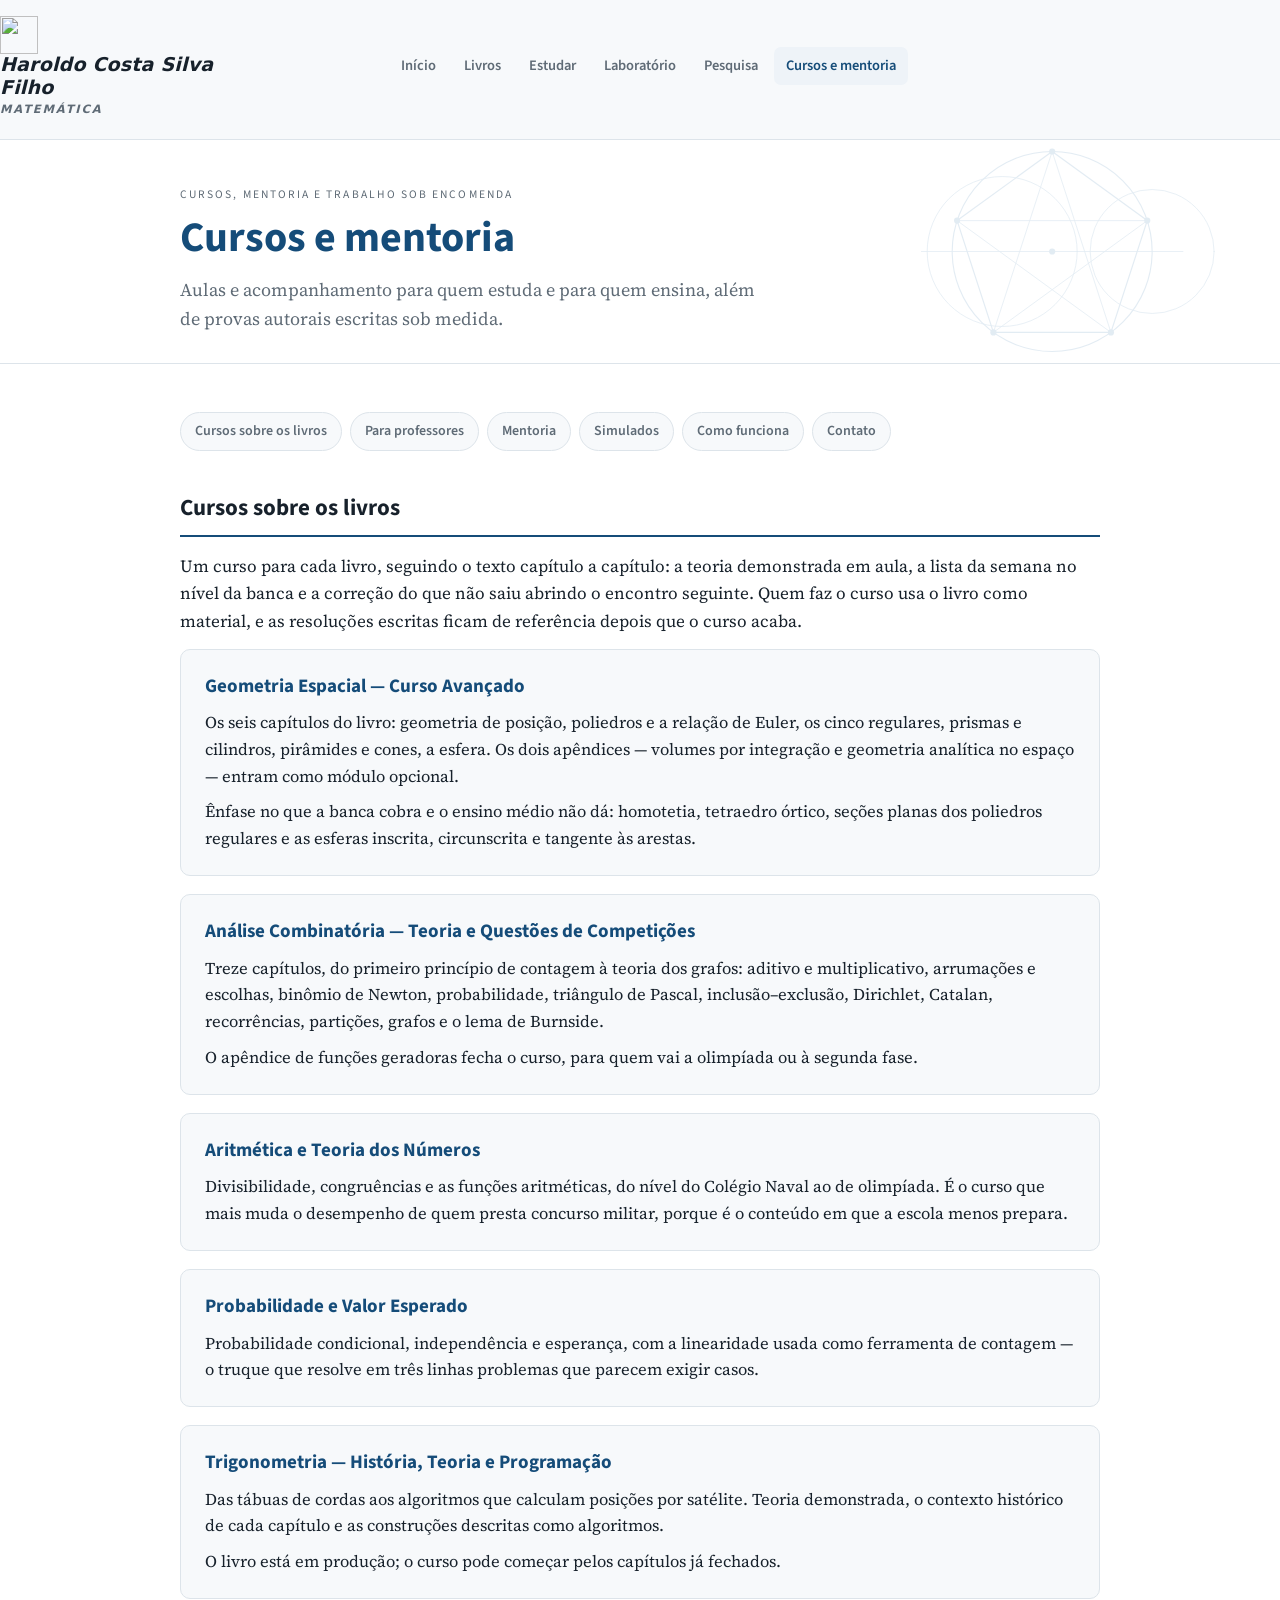
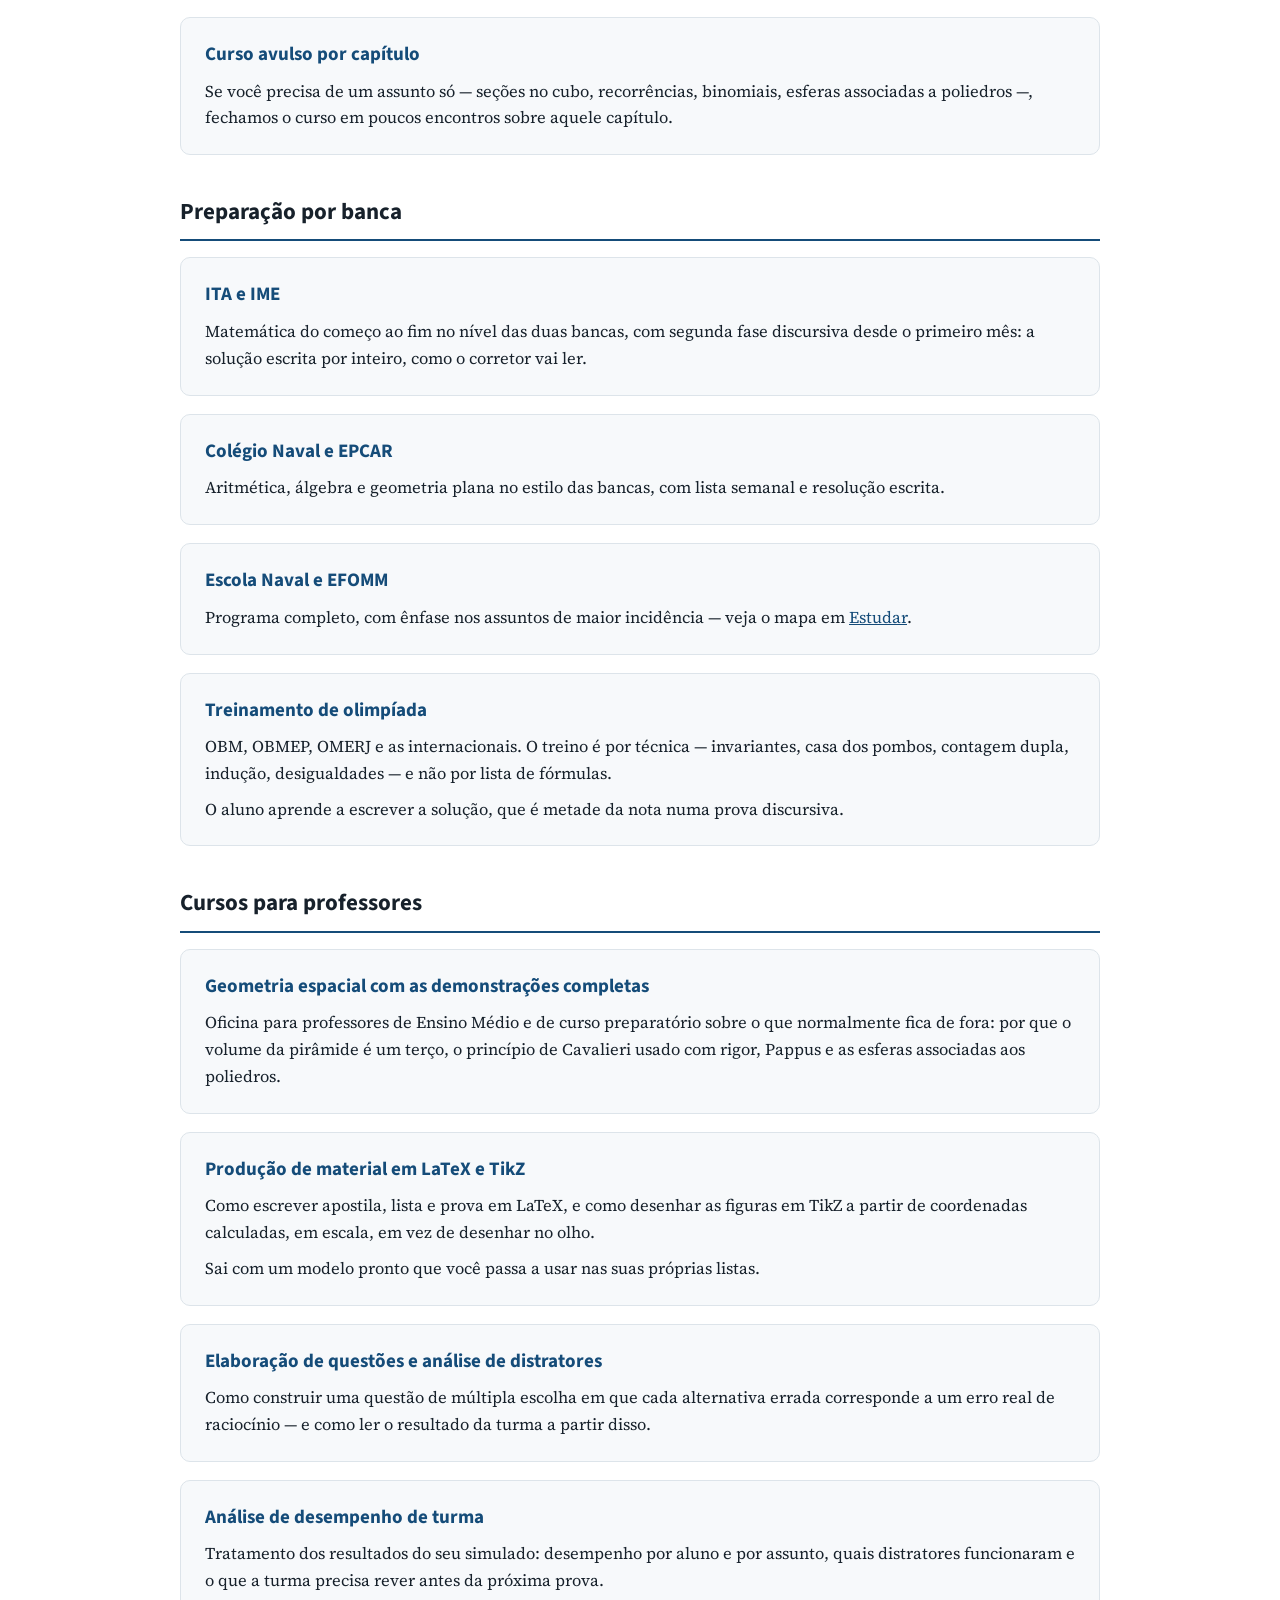
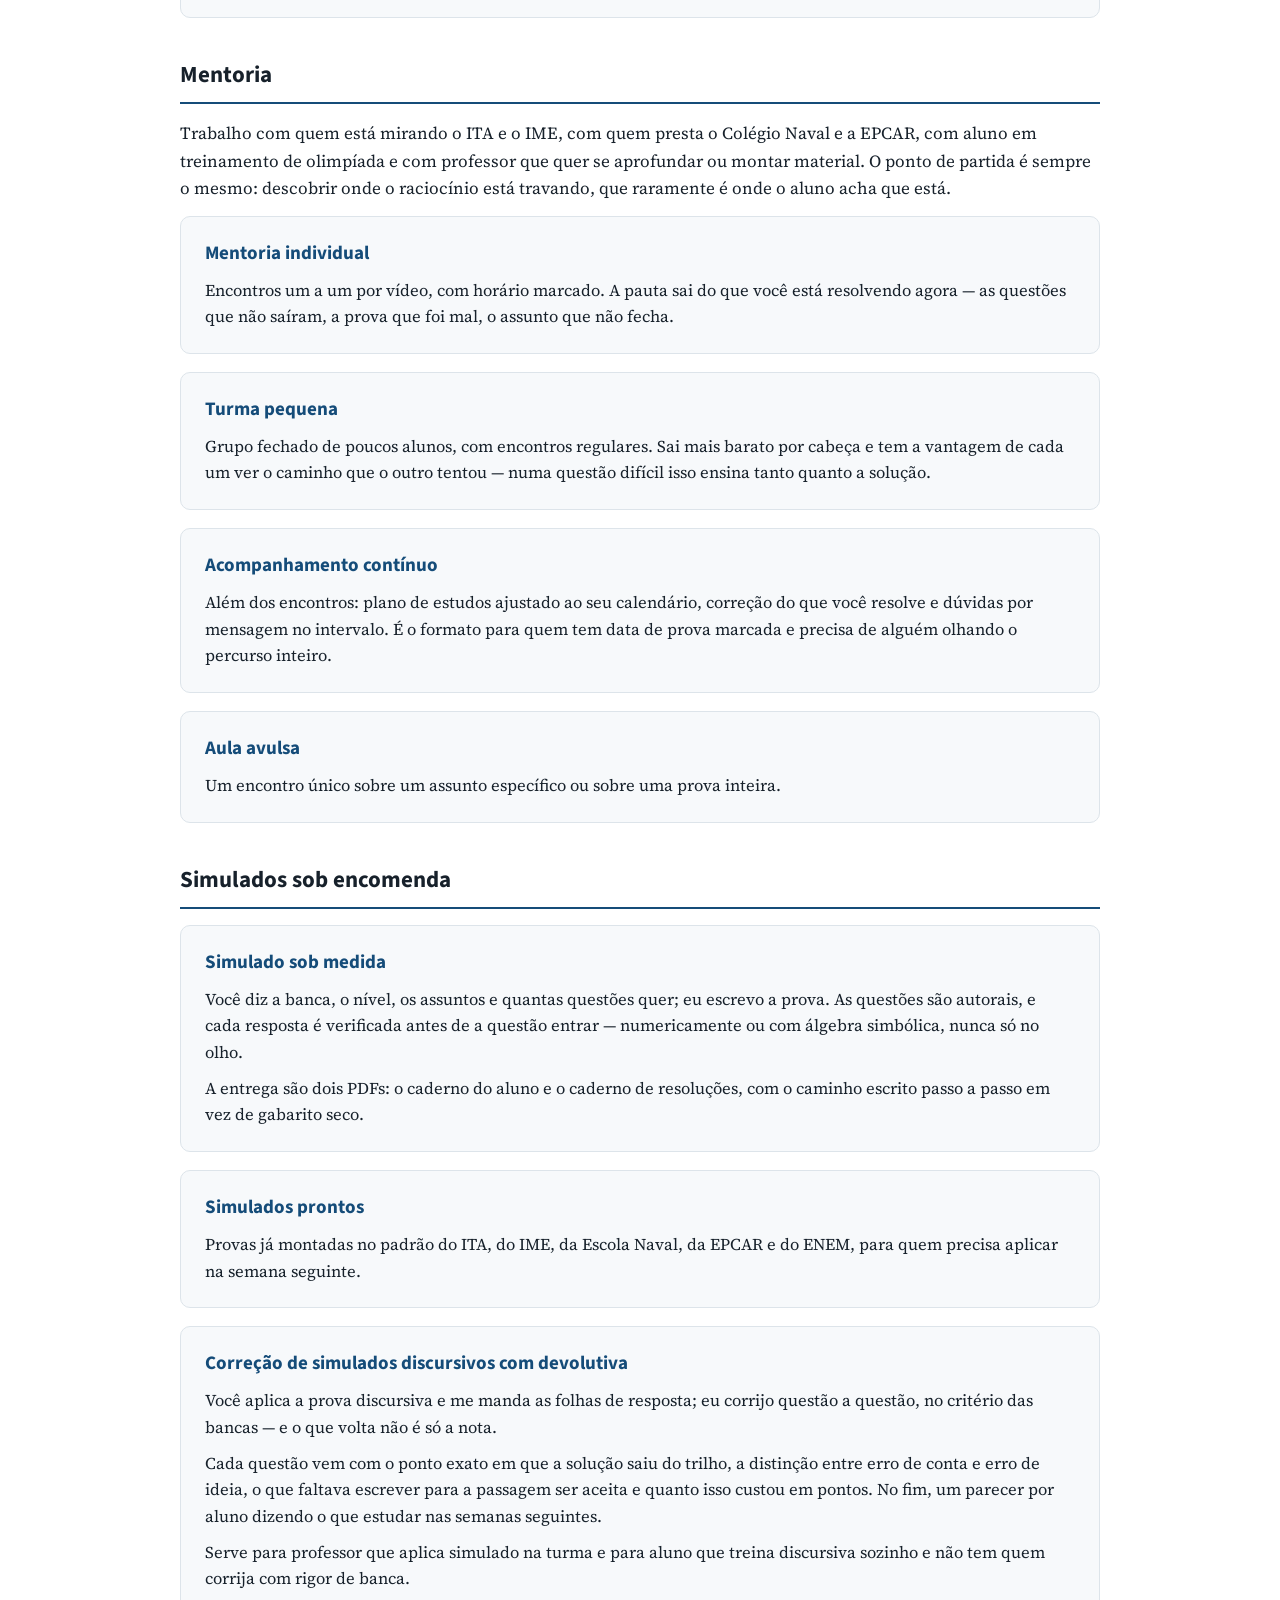
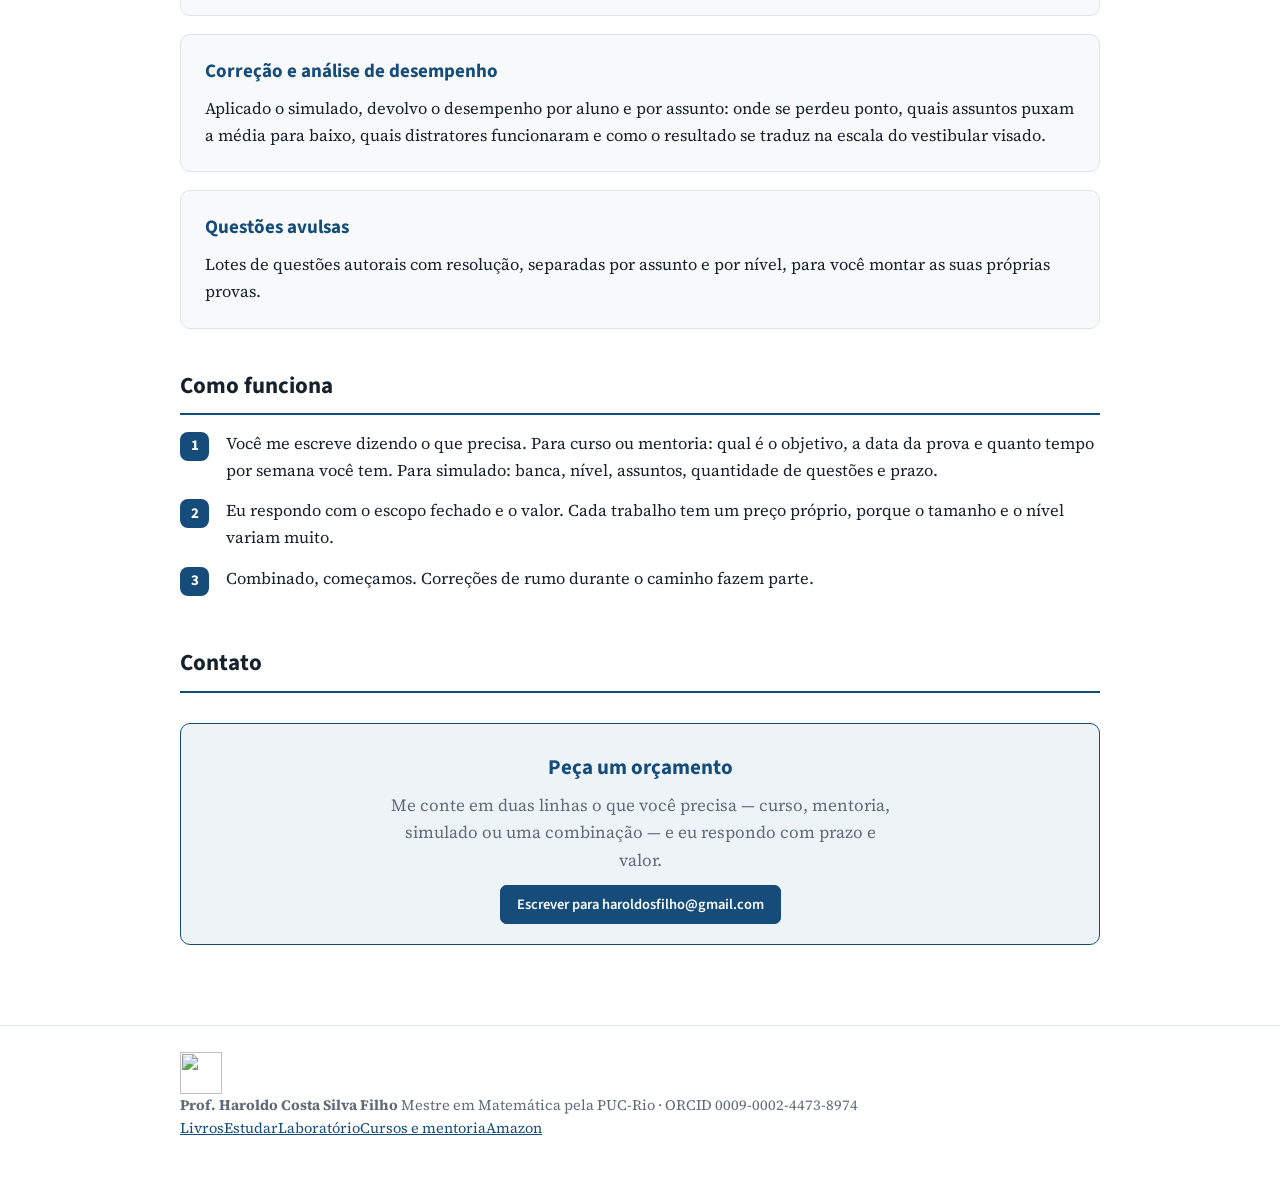
==== commit 36a4ff5b: "Add files via upload" ====
--- a/cursos.html
+++ b/cursos.html
@@ -9,10 +9,11 @@
 <link rel="preconnect" href="https://fonts.gstatic.com" crossorigin>
 <link href="https://fonts.googleapis.com/css2?family=Source+Sans+3:wght@400;600;700&family=Source+Serif+4:opsz,wght@8..60,400;8..60,600&display=swap" rel="stylesheet">
 <link rel="stylesheet" href="assets/estilo.css">
+<link rel="icon" href="assets/marca.svg" type="image/svg+xml">
 </head>
 <body class="p-cursos">
 <header class="top"><div class="wrap bar">
-  <a class="nome" href="index.html">Haroldo Costa Silva Filho<span>Matemática</span></a>
+  <a class="nome" href="index.html"><img class="marca" src="assets/marca.svg" alt="" width="38" height="38"><i>Haroldo Costa Silva Filho<span>Matemática</span></i></a>
   <nav>
     <a href="index.html">Início</a>
     <a href="livros.html">Livros</a>
@@ -69,8 +70,12 @@
   </ol>
 <h2 class="sec" id="contato">Contato</h2>
 <div class="chamada"><h3>Peça um orçamento</h3><p>Me conte em duas linhas o que você precisa — curso, mentoria, simulado ou uma combinação — e eu respondo com prazo e valor.</p><a class="btn cheio" href="mailto:haroldosfilho@gmail.com?subject=Or%C3%A7amento">Escrever para haroldosfilho@gmail.com</a></div>
-</div></main><footer><div class="wrap">
-<p>Prof. Haroldo Costa Silva Filho — Mestre em Matemática pela PUC-Rio.</p>
-<p>ORCID 0009-0002-4473-8974 · <a href="https://www.amazon.com.br/stores/author/B0H99K15ZJ">Todos os títulos na Amazon</a></p>
+</div></main><footer><div class="wrap pe">
+  <div class="pe-id"><img src="assets/marca.svg" alt="" width="42" height="42">
+    <div><b>Prof. Haroldo Costa Silva Filho</b>
+    <span>Mestre em Matemática pela PUC-Rio · ORCID 0009-0002-4473-8974</span><span class="visitas" id="visitas" hidden><b>0</b> visitas</span></div></div>
+  <div class="pe-links">
+    <a href="livros.html">Livros</a><a href="estudar.html">Estudar</a><a href="laboratorio.html">Laboratório</a><a href="cursos.html">Cursos e mentoria</a><a href="https://www.amazon.com.br/stores/author/B0H99K15ZJ">Amazon</a></div>
 </div></footer>
+<script src="assets/contador.js"></script>
 </body></html>
--- a/assets/estilo.css
+++ b/assets/estilo.css
@@ -259,3 +259,11 @@
   header.top nav{display:flex;flex-wrap:wrap;gap:3px;margin:9px 0 0}
   header.top nav a{padding:6px 9px;font-size:13.5px}
 }
+
+/* grade de vídeos (usada no Laboratório e nas páginas de capítulo) */
+.videos{display:grid;gap:20px;grid-template-columns:repeat(auto-fit,minmax(260px,1fr));margin:0 0 18px}
+.vid{margin:0;border:1px solid var(--ln);border-radius:10px;background:var(--sf);overflow:hidden}
+.vid video{display:block;width:100%;height:auto;background:#fff}
+.vid figcaption{padding:13px 16px}
+.vid figcaption b{font-family:var(--ff-tit);font-size:16.5px;display:block;margin-bottom:3px;color:var(--ac)}
+.vid figcaption span{color:var(--mu);font-size:15px}
